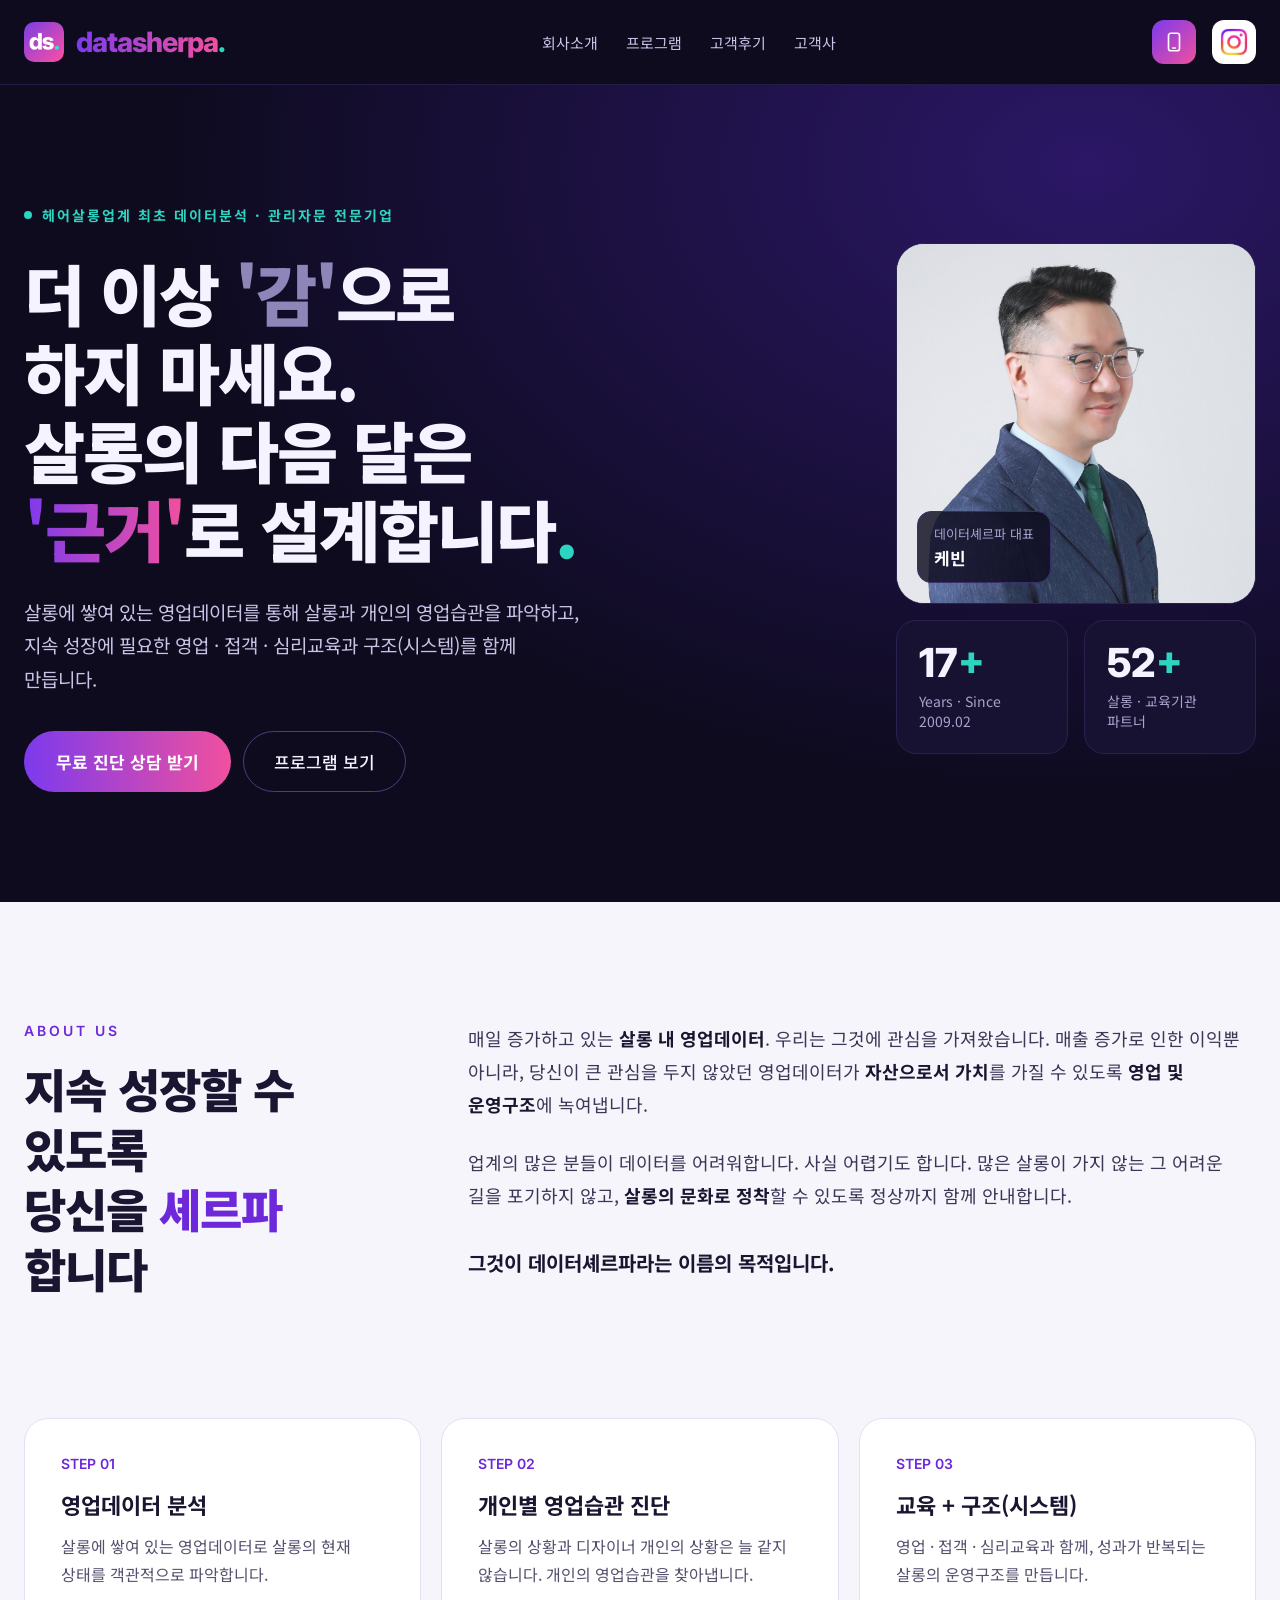
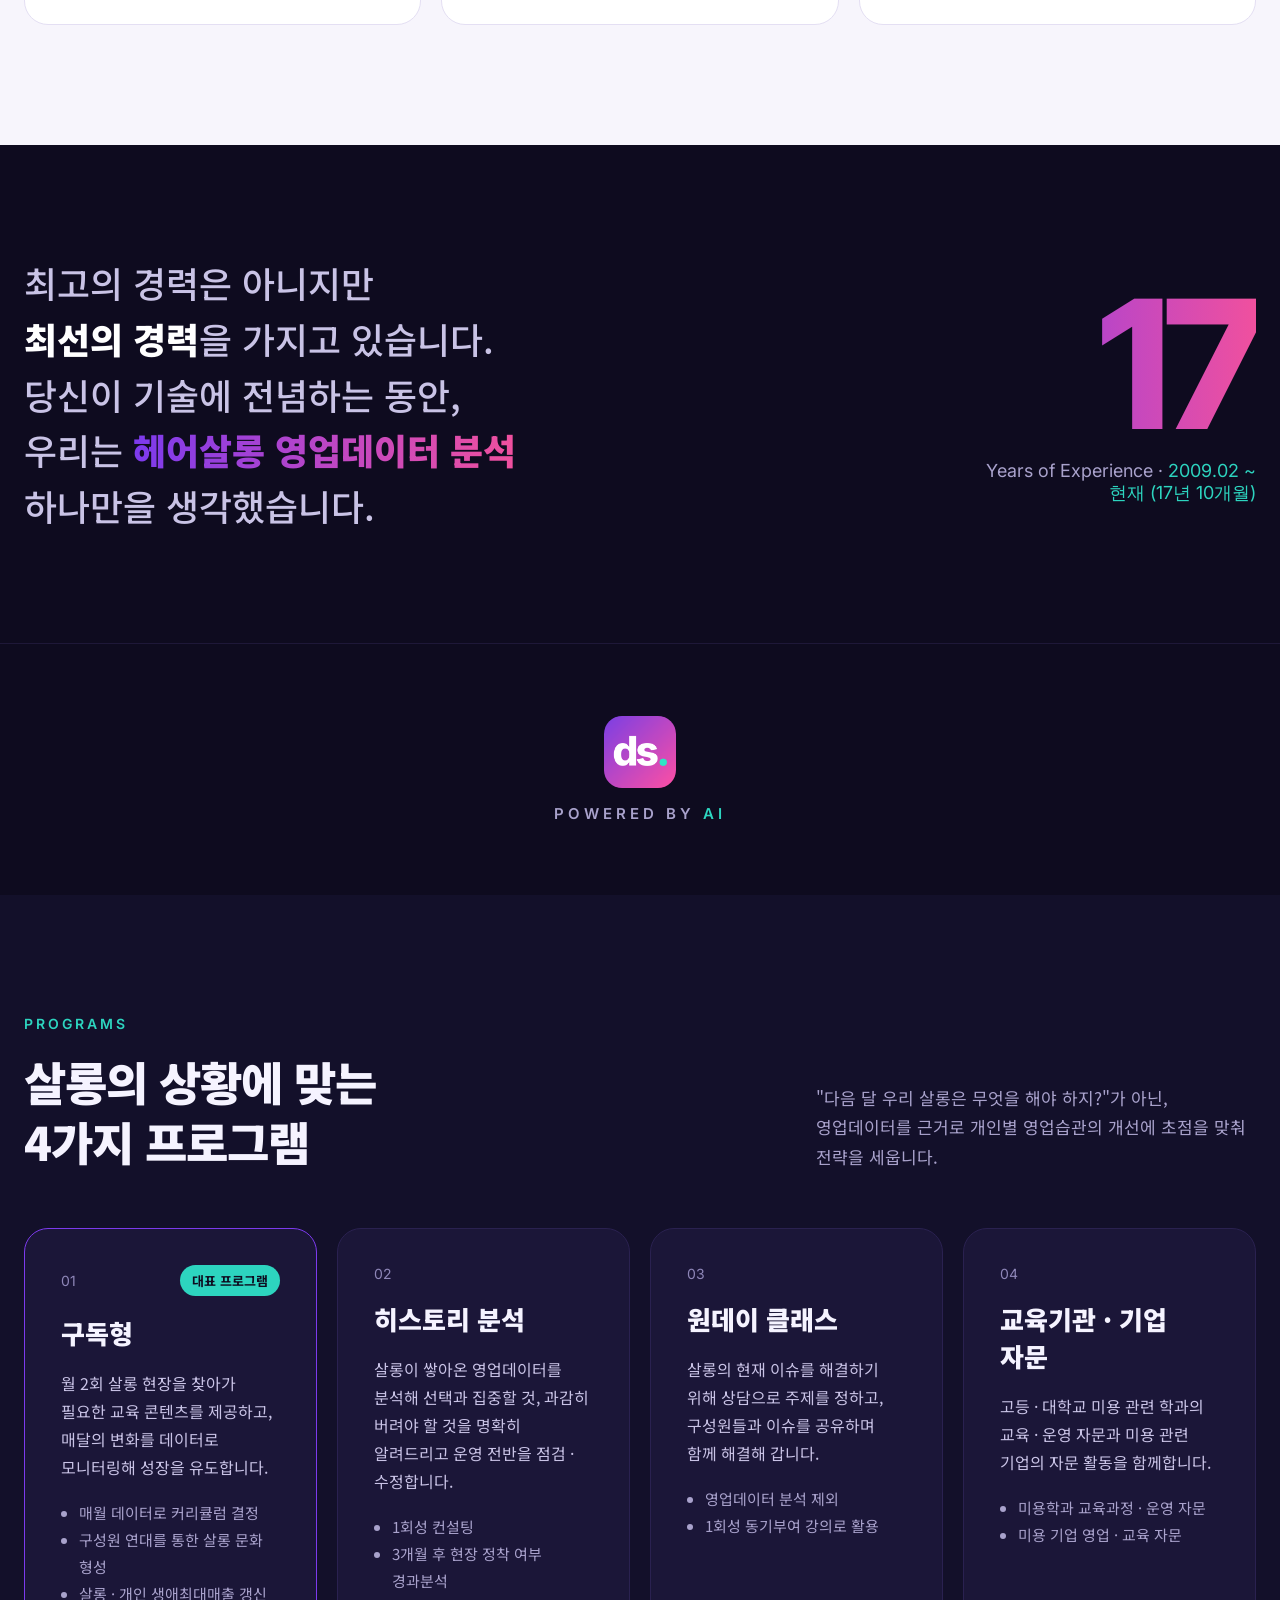
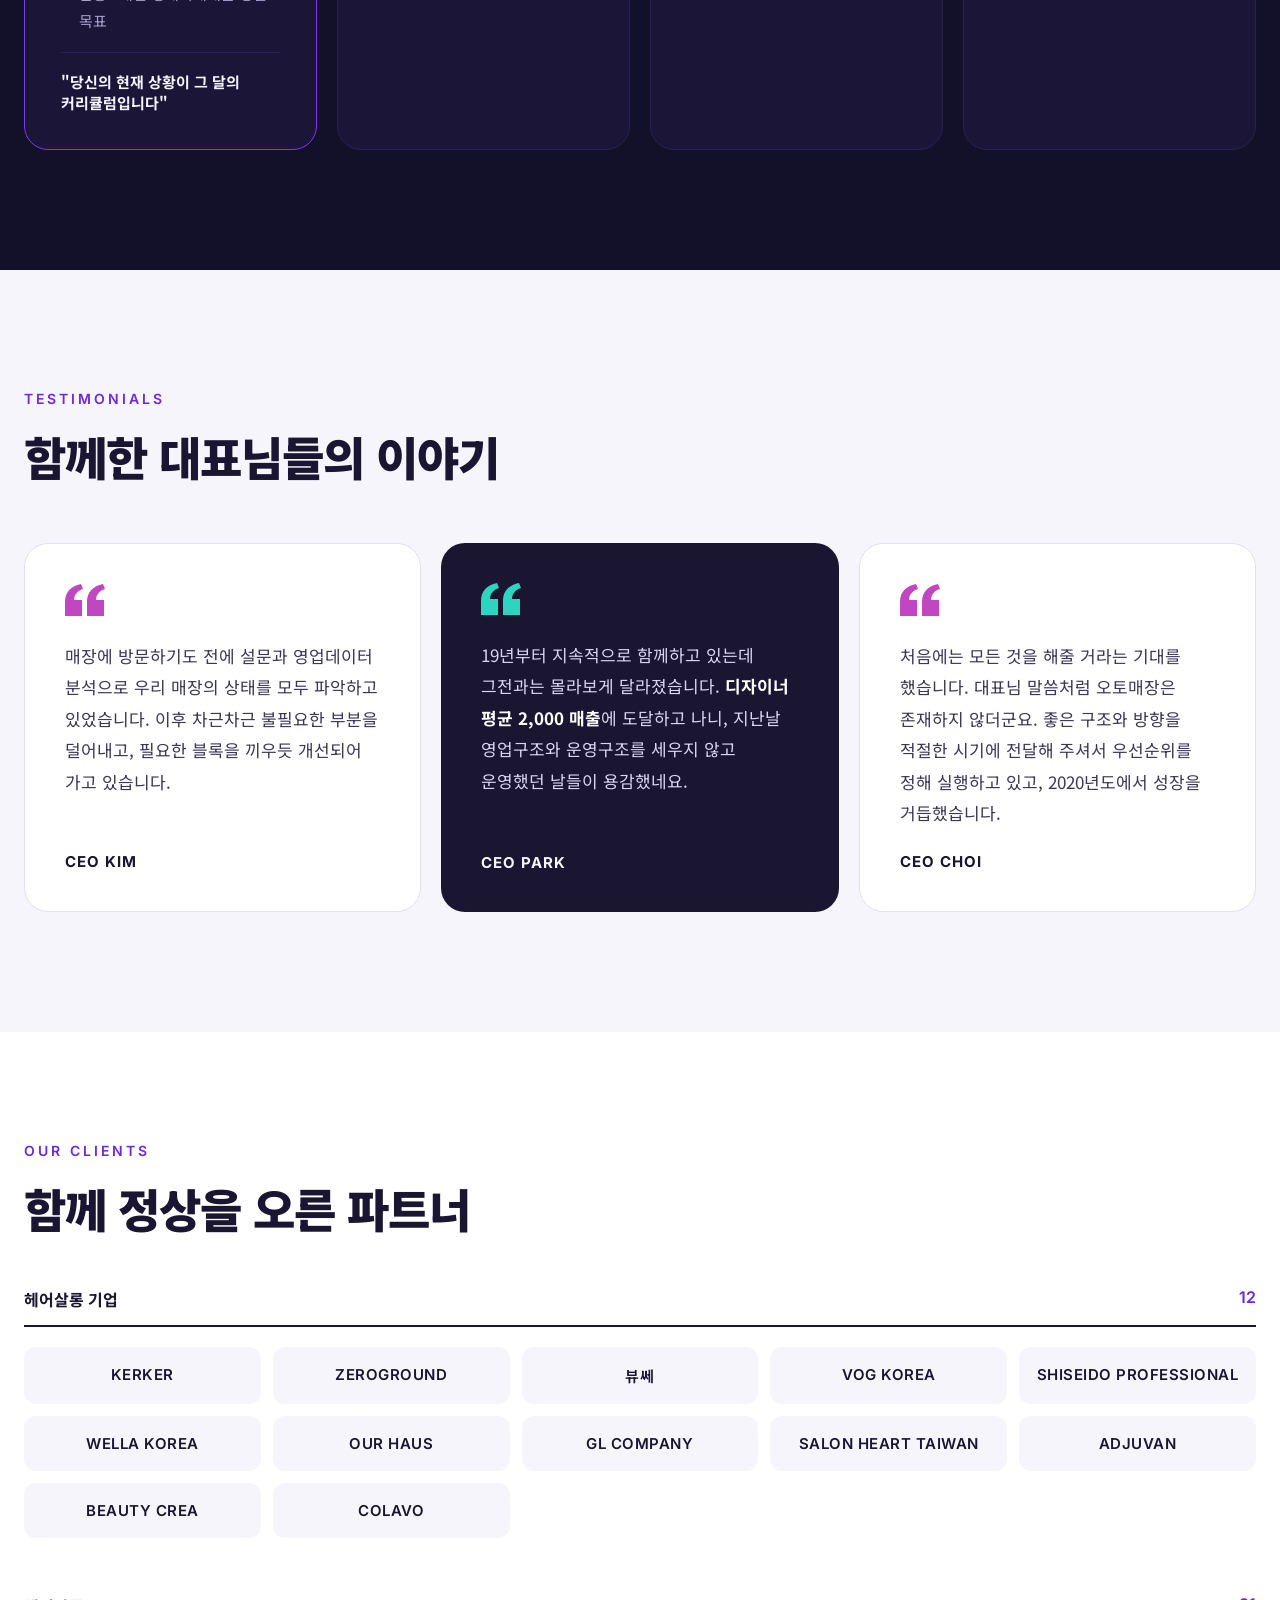
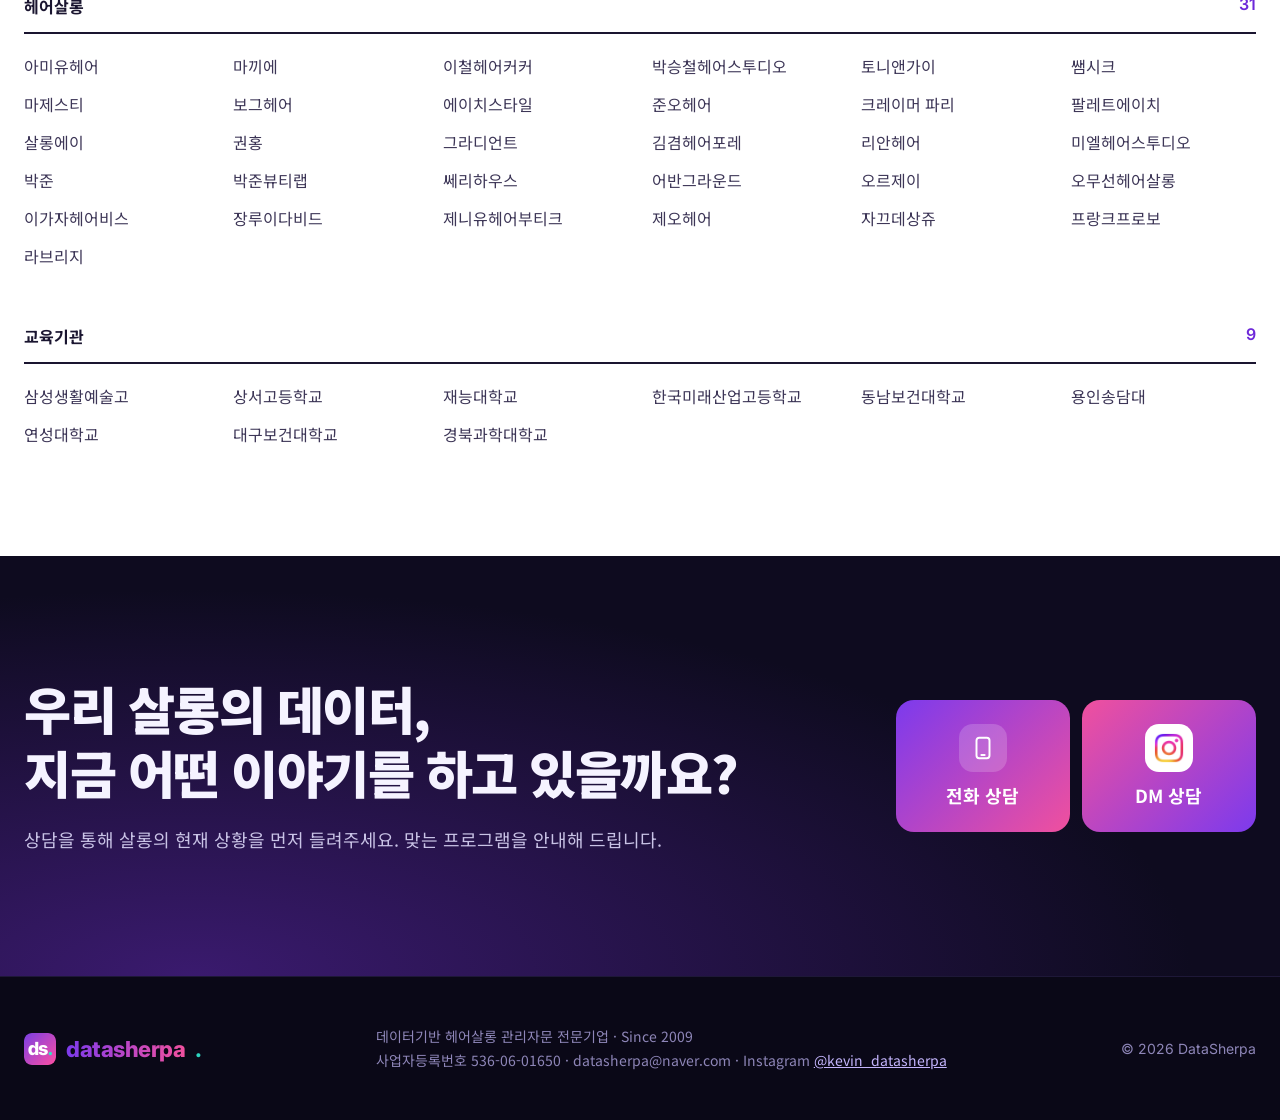
==== index.html @ 2efb4acc "Add files via upload" ====
<!doctype html>
<html lang="ko">
<head>
<meta charset="utf-8">
<meta name="viewport" content="width=device-width, initial-scale=1">
<title>데이터셰르파 DataSherpa | 데이터기반 헤어살롱 관리자문 전문기업</title>
<meta name="description" content="헤어살롱업계 최초 데이터분석·관리자문 전문기업 데이터셰르파. 영업데이터를 근거로 살롱과 디자이너 개인의 영업습관을 진단하고 지속 성장 구조를 만듭니다.">
<meta property="og:title" content="데이터셰르파 DataSherpa">
<meta property="og:description" content="감이 아닌 근거로, 살롱의 다음 달을 설계합니다.">
<meta property="og:image" content="images/ceo.jpg">
<link rel="icon" type="image/png" href="images/favicon.png">
<link rel="preconnect" href="https://fonts.googleapis.com">
<link href="https://fonts.googleapis.com/css2?family=Inter:wght@400;600;800&amp;family=Noto+Sans+KR:wght@400;500;700;900&amp;display=swap" rel="stylesheet">
<style>
body{margin:0;background:#0E0B1F}
a{color:#C4B5FD}a:hover{color:#FFFFFF}
.wm{background:linear-gradient(90deg,#7C3AED 0%,#C147C2 55%,#F0509E 100%);-webkit-background-clip:text;background-clip:text;color:transparent}
</style>
<style>html{scroll-behavior:smooth}img{max-width:100%}</style>
</head>
<body>
<div style="font-family: 'Noto Sans KR', 'Inter', sans-serif; color: #F5F3FF; background: #0E0B1F; width: 100%; word-break: keep-all">

<!-- NAV -->
<header style="border-bottom: 1px solid #241C45; background: #0E0B1F">
<div style="max-width: 1240px; margin: 0 auto; padding: 20px 24px; display: flex; flex-wrap: wrap; align-items: center; justify-content: space-between; gap: 16px">
<a href="#top" style="text-decoration: none; font-family: Inter, sans-serif; font-weight: 800; font-size: 28px; letter-spacing: -1px; line-height: 1; display: inline-flex; align-items: center; gap: 12px"><img src="images/logo-icon.png" alt="" width="40" height="40" style="width: 40px; height: 40px; border-radius: 10px; display: block"><span><span class="wm">datasherpa</span><span style="color: #2DD4BF">.</span></span></a>
<nav aria-label="주요 메뉴" style="display: flex; flex-wrap: wrap; gap: 28px; font-size: 15px">
<a href="#about" style="text-decoration: none; color: #C9C3E6">회사소개</a>
<a href="#programs" style="text-decoration: none; color: #C9C3E6">프로그램</a>
<a href="#reviews" style="text-decoration: none; color: #C9C3E6">고객후기</a>
<a href="#clients" style="text-decoration: none; color: #C9C3E6">고객사</a>
</nav>
<div style="display: flex; flex-wrap: wrap; align-items: center; gap: 16px">
<a href="tel:01071126118" aria-label="전화 상담" title="전화 상담" style="width: 44px; height: 44px; border-radius: 12px; background: linear-gradient(135deg,#7C3AED,#F0509E); display: inline-flex; align-items: center; justify-content: center"><svg aria-hidden="true" width="22" height="22" viewBox="0 0 24 24" fill="none" stroke="#FFFFFF" stroke-width="1.8" stroke-linecap="round" stroke-linejoin="round"><rect x="6" y="2.5" width="12" height="19" rx="2.5"></rect><path d="M10.5 18.5h3"></path></svg></a>
<a href="https://ig.me/m/kevin_datasherpa" aria-label="인스타그램 DM 상담" title="인스타그램 DM 상담" style="width: 44px; height: 44px; border-radius: 12px; background: #FFFFFF; display: inline-flex; align-items: center; justify-content: center"><img src="images/instagram.png" alt="" width="28" height="28" style="width: 28px; height: 28px; display: block"></a>
</div>
</div>
</header>

<!-- HERO -->
<section id="top" style="background: radial-gradient(ellipse at 85% 10%, #2B1766 0%, #0E0B1F 60%)">
<div style="max-width: 1240px; margin: 0 auto; padding: 120px 24px 110px; display: flex; flex-wrap: wrap; gap: 64px; align-items: center">
<div style="flex: 999 1 560px; min-width: 0; display: flex; flex-direction: column; gap: 28px">
<p style="margin: 0; display: inline-flex; align-items: center; gap: 10px; font-size: 14px; letter-spacing: 2px; color: #2DD4BF; font-weight: 700">
<span style="width: 8px; height: 8px; border-radius: 50%; background: #2DD4BF; display: inline-block"></span>헤어살롱업계 최초 데이터분석 · 관리자문 전문기업</p>
<h1 style="margin: 0; font-size: clamp(40px, 5.2vw, 72px); line-height: 1.18; font-weight: 900; letter-spacing: -2px">더 이상 <span style="color: #8E86B8">'감'</span>으로<br>하지 마세요.<br>살롱의 다음 달은<br><span class="wm">'근거'</span>로 설계합니다<span style="color: #2DD4BF">.</span></h1>
<p style="margin: 0; font-size: 19px; line-height: 1.75; color: #C9C3E6; max-width: 560px">살롱에 쌓여 있는 영업데이터를 통해 살롱과 개인의 영업습관을 파악하고, 지속 성장에 필요한 영업 · 접객 · 심리교육과 구조(시스템)를 함께 만듭니다.</p>
<div style="display: flex; flex-wrap: wrap; gap: 12px; padding-top: 8px">
<a href="#contact" style="text-decoration: none; background: linear-gradient(90deg,#7C3AED,#F0509E); color: #FFFFFF; font-weight: 700; font-size: 17px; padding: 18px 32px; border-radius: 999px; min-height: 44px; box-sizing: border-box">무료 진단 상담 받기</a>
<a href="#programs" style="text-decoration: none; border: 1px solid #4A3F7A; color: #F5F3FF; font-weight: 500; font-size: 17px; padding: 17px 30px; border-radius: 999px; min-height: 44px; box-sizing: border-box">프로그램 보기</a>
</div>
</div>
<div style="flex: 1 1 360px; min-width: 0; display: flex; flex-direction: column; gap: 16px">
<div style="position: relative; aspect-ratio: 1 / 1; border-radius: 28px; overflow: hidden; background: #E6E8EC; border: 1px solid #2A2150">
<img src="images/ceo.jpg" alt="데이터셰르파 대표 프로필 사진" style="width: 100%; height: 100%; object-fit: cover; object-position: center top; display: block">
<div style="position: absolute; left: 20px; bottom: 20px; background: rgba(14, 11, 31, 0.82); border: 1px solid #3A2F6A; border-radius: 14px; padding: 12px 16px">
<div style="font-size: 13px; color: #A9A2CC">데이터셰르파 대표</div>
<div style="font-size: 17px; font-weight: 700; color: #FFFFFF; margin-top: 2px">케빈</div>
</div>
</div>
<div style="display: grid; grid-template-columns: repeat(2, minmax(0, 1fr)); gap: 16px">
<div style="background: #171231; border: 1px solid #2A2150; border-radius: 20px; padding: 22px">
<div style="font-family: Inter, sans-serif; font-size: 40px; font-weight: 800; line-height: 1"><span class="js-years">17</span><span style="color: #2DD4BF">+</span></div>
<div style="font-size: 14px; color: #A9A2CC; margin-top: 8px">Years · Since 2009.02</div>
</div>
<div style="background: #171231; border: 1px solid #2A2150; border-radius: 20px; padding: 22px">
<div style="font-family: Inter, sans-serif; font-size: 40px; font-weight: 800; line-height: 1">52<span style="color: #2DD4BF">+</span></div>
<div style="font-size: 14px; color: #A9A2CC; margin-top: 8px">살롱 · 교육기관 파트너</div>
</div>
</div>
</div>
</div>
</section>

<!-- ABOUT -->
<section id="about" style="background: #F7F5FC; color: #1A1530">
<div style="max-width: 1240px; margin: 0 auto; padding: 120px 24px; display: flex; flex-wrap: wrap; gap: 64px">
<div style="flex: 1 1 380px; min-width: 0">
<p style="margin: 0 0 20px; font-family: Inter, sans-serif; font-size: 14px; letter-spacing: 3px; font-weight: 600; color: #6D28D9">ABOUT US</p>
<h2 style="margin: 0; font-size: clamp(32px, 3.6vw, 48px); line-height: 1.3; font-weight: 900; letter-spacing: -1px">지속 성장할 수 있도록<br>당신을 <span style="color: #6D28D9">셰르파</span> 합니다</h2>
</div>
<div style="flex: 999 1 560px; min-width: 0; display: flex; flex-direction: column; gap: 24px; font-size: 18px; line-height: 1.85; color: #3D3657">
<p style="margin: 0">매일 증가하고 있는 <strong style="color: #1A1530">살롱 내 영업데이터</strong>. 우리는 그것에 관심을 가져왔습니다. 매출 증가로 인한 이익뿐 아니라, 당신이 큰 관심을 두지 않았던 영업데이터가 <strong style="color: #1A1530">자산으로서 가치</strong>를 가질 수 있도록 <strong style="color: #1A1530">영업 및 운영구조</strong>에 녹여냅니다.</p>
<p style="margin: 0">업계의 많은 분들이 데이터를 어려워합니다. 사실 어렵기도 합니다. 많은 살롱이 가지 않는 그 어려운 길을 포기하지 않고, <strong style="color: #1A1530">살롱의 문화로 정착</strong>할 수 있도록 정상까지 함께 안내합니다.</p>
<p style="margin: 0; padding-top: 8px; font-size: 20px; font-weight: 700; color: #1A1530">그것이 데이터셰르파라는 이름의 목적입니다.</p>
</div>
</div>

<!-- APPROACH -->
<div style="max-width: 1240px; margin: 0 auto; padding: 0 24px 120px">
<div style="display: grid; grid-template-columns: repeat(auto-fit, minmax(260px, 1fr)); gap: 20px">
<div style="background: #FFFFFF; border: 1px solid #E4DFF3; border-radius: 24px; padding: 36px">
<div style="font-family: Inter, sans-serif; font-size: 14px; font-weight: 600; color: #6D28D9">STEP 01</div>
<h3 style="margin: 16px 0 12px; font-size: 22px; font-weight: 700">영업데이터 분석</h3>
<p style="margin: 0; font-size: 16px; line-height: 1.75; color: #57506F">살롱에 쌓여 있는 영업데이터로 살롱의 현재 상태를 객관적으로 파악합니다.</p>
</div>
<div style="background: #FFFFFF; border: 1px solid #E4DFF3; border-radius: 24px; padding: 36px">
<div style="font-family: Inter, sans-serif; font-size: 14px; font-weight: 600; color: #6D28D9">STEP 02</div>
<h3 style="margin: 16px 0 12px; font-size: 22px; font-weight: 700">개인별 영업습관 진단</h3>
<p style="margin: 0; font-size: 16px; line-height: 1.75; color: #57506F">살롱의 상황과 디자이너 개인의 상황은 늘 같지 않습니다. 개인의 영업습관을 찾아냅니다.</p>
</div>
<div style="background: #FFFFFF; border: 1px solid #E4DFF3; border-radius: 24px; padding: 36px">
<div style="font-family: Inter, sans-serif; font-size: 14px; font-weight: 600; color: #6D28D9">STEP 03</div>
<h3 style="margin: 16px 0 12px; font-size: 22px; font-weight: 700">교육 + 구조(시스템)</h3>
<p style="margin: 0; font-size: 16px; line-height: 1.75; color: #57506F">영업 · 접객 · 심리교육과 함께, 성과가 반복되는 살롱의 운영구조를 만듭니다.</p>
</div>
</div>
</div>
</section>

<!-- CAREER BAND -->
<section style="background: #0E0B1F">
<div style="max-width: 1240px; margin: 0 auto; padding: 110px 24px; display: flex; flex-wrap: wrap; gap: 48px; align-items: center; justify-content: space-between">
<div style="flex: 999 1 560px; min-width: 0">
<p style="margin: 0; font-size: clamp(26px, 2.8vw, 38px); line-height: 1.55; font-weight: 500; color: #C9C3E6">최고의 경력은 아니지만<br><strong style="color: #FFFFFF; font-weight: 900">최선의 경력</strong>을 가지고 있습니다.<br>당신이 기술에 전념하는 동안,<br>우리는 <span class="wm" style="font-weight: 900">헤어살롱 영업데이터 분석</span><br>하나만을 생각했습니다.</p>
</div>
<div style="flex: 1 1 300px; min-width: 0; text-align: right">
<div style="font-family: Inter, sans-serif; font-weight: 800; font-size: clamp(120px, 14vw, 200px); line-height: 0.9; letter-spacing: -8px" class="wm"><span class="js-years">17</span></div>
<div style="font-family: Inter, sans-serif; font-size: 18px; color: #A9A2CC; margin-top: 16px">Years of Experience · <span style="color: #2DD4BF"><span class="js-career">2009.02 ~ 현재</span></span></div>
</div>
</div>
</section>

<!-- POWERED BY AI -->
<section aria-label="powered by AI" style="background: #0E0B1F; border-top: 1px solid #1E1838">
<div style="max-width: 1240px; margin: 0 auto; padding: 72px 24px; display: flex; flex-direction: column; align-items: center; gap: 16px">
<img src="images/logo-icon.png" alt="데이터셰르파 아이콘 로고" width="72" height="72" style="width: 72px; height: 72px; border-radius: 18px; display: block">
<p style="margin: 0; font-family: Inter, sans-serif; font-size: 15px; font-weight: 600; letter-spacing: 4px; text-transform: uppercase; color: #A9A2CC">powered by <span style="color: #2DD4BF">AI</span></p>
</div>
</section>

<!-- PROGRAMS -->
<section id="programs" style="background: #13102A">
<div style="max-width: 1240px; margin: 0 auto; padding: 120px 24px">
<div style="display: flex; flex-wrap: wrap; justify-content: space-between; align-items: flex-end; gap: 24px; margin-bottom: 56px">
<div>
<p style="margin: 0 0 20px; font-family: Inter, sans-serif; font-size: 14px; letter-spacing: 3px; font-weight: 600; color: #2DD4BF">PROGRAMS</p>
<h2 style="margin: 0; font-size: clamp(32px, 3.6vw, 48px); line-height: 1.3; font-weight: 900; letter-spacing: -1px">살롱의 상황에 맞는<br>4가지 프로그램</h2>
</div>
<p style="margin: 0; max-width: 440px; font-size: 17px; line-height: 1.75; color: #A9A2CC">"다음 달 우리 살롱은 무엇을 해야 하지?"가 아닌, 영업데이터를 근거로 개인별 영업습관의 개선에 초점을 맞춰 전략을 세웁니다.</p>
</div>
<div style="display: grid; grid-template-columns: repeat(auto-fit, minmax(270px, 1fr)); gap: 20px">

<article style="background: #1B1638; border: 1px solid #7C3AED; border-radius: 24px; padding: 36px; display: flex; flex-direction: column; gap: 18px">
<div style="display: flex; justify-content: space-between; align-items: center"><span style="font-family: Inter, sans-serif; font-size: 14px; color: #8E86B8">01</span><span style="font-size: 13px; font-weight: 700; background: #2DD4BF; color: #0E0B1F; padding: 6px 12px; border-radius: 999px">대표 프로그램</span></div>
<h3 style="margin: 0; font-size: 26px; font-weight: 900">구독형</h3>
<p style="margin: 0; font-size: 16px; line-height: 1.75; color: #C9C3E6">월 2회 살롱 현장을 찾아가 필요한 교육 콘텐츠를 제공하고, 매달의 변화를 데이터로 모니터링해 성장을 유도합니다.</p>
<ul style="margin: 0; padding: 0 0 0 18px; font-size: 15px; line-height: 1.8; color: #A9A2CC">
<li>매월 데이터로 커리큘럼 결정</li>
<li>구성원 연대를 통한 살롱 문화 형성</li>
<li>살롱 · 개인 생애최대매출 갱신 목표</li>
</ul>
<p style="margin: auto 0 0; padding-top: 18px; border-top: 1px solid #2A2150; font-size: 15px; font-weight: 700; color: #F5F3FF">"당신의 현재 상황이 그 달의 커리큘럼입니다"</p>
</article>

<article style="background: #1B1638; border: 1px solid #2A2150; border-radius: 24px; padding: 36px; display: flex; flex-direction: column; gap: 18px">
<span style="font-family: Inter, sans-serif; font-size: 14px; color: #8E86B8">02</span>
<h3 style="margin: 0; font-size: 26px; font-weight: 900">히스토리 분석</h3>
<p style="margin: 0; font-size: 16px; line-height: 1.75; color: #C9C3E6">살롱이 쌓아온 영업데이터를 분석해 선택과 집중할 것, 과감히 버려야 할 것을 명확히 알려드리고 운영 전반을 점검 · 수정합니다.</p>
<ul style="margin: 0; padding: 0 0 0 18px; font-size: 15px; line-height: 1.8; color: #A9A2CC">
<li>1회성 컨설팅</li>
<li>3개월 후 현장 정착 여부 경과분석</li>
</ul>
</article>

<article style="background: #1B1638; border: 1px solid #2A2150; border-radius: 24px; padding: 36px; display: flex; flex-direction: column; gap: 18px">
<span style="font-family: Inter, sans-serif; font-size: 14px; color: #8E86B8">03</span>
<h3 style="margin: 0; font-size: 26px; font-weight: 900">원데이 클래스</h3>
<p style="margin: 0; font-size: 16px; line-height: 1.75; color: #C9C3E6">살롱의 현재 이슈를 해결하기 위해 상담으로 주제를 정하고, 구성원들과 이슈를 공유하며 함께 해결해 갑니다.</p>
<ul style="margin: 0; padding: 0 0 0 18px; font-size: 15px; line-height: 1.8; color: #A9A2CC">
<li>영업데이터 분석 제외</li>
<li>1회성 동기부여 강의로 활용</li>
</ul>
</article>

<article style="background: #1B1638; border: 1px solid #2A2150; border-radius: 24px; padding: 36px; display: flex; flex-direction: column; gap: 18px">
<span style="font-family: Inter, sans-serif; font-size: 14px; color: #8E86B8">04</span>
<h3 style="margin: 0; font-size: 26px; font-weight: 900">교육기관 · 기업 자문</h3>
<p style="margin: 0; font-size: 16px; line-height: 1.75; color: #C9C3E6">고등 · 대학교 미용 관련 학과의 교육 · 운영 자문과 미용 관련 기업의 자문 활동을 함께합니다.</p>
<ul style="margin: 0; padding: 0 0 0 18px; font-size: 15px; line-height: 1.8; color: #A9A2CC">
<li>미용학과 교육과정 · 운영 자문</li>
<li>미용 기업 영업 · 교육 자문</li>
</ul>
</article>

</div>
</div>
</section>

<!-- TESTIMONIALS -->
<section id="reviews" style="background: #F7F5FC; color: #1A1530">
<div style="max-width: 1240px; margin: 0 auto; padding: 120px 24px">
<p style="margin: 0 0 20px; font-family: Inter, sans-serif; font-size: 14px; letter-spacing: 3px; font-weight: 600; color: #6D28D9">TESTIMONIALS</p>
<h2 style="margin: 0 0 56px; font-size: clamp(32px, 3.6vw, 48px); line-height: 1.3; font-weight: 900; letter-spacing: -1px">함께한 대표님들의 이야기</h2>
<div style="display: grid; grid-template-columns: repeat(auto-fit, minmax(300px, 1fr)); gap: 20px">

<figure style="margin: 0; background: #FFFFFF; border: 1px solid #E4DFF3; border-radius: 24px; padding: 40px; display: flex; flex-direction: column; gap: 24px">
<svg aria-hidden="true" width="40" height="32" viewBox="0 0 40 32"><path d="M0 32V18C0 8 6 2 16 0l2 5c-6 2-9 6-9 11h8v16H0zm22 0V18c0-10 6-16 16-18l2 5c-6 2-9 6-9 11h8v16H22z" fill="#C147C2"></path></svg>
<blockquote style="margin: 0; font-size: 17px; line-height: 1.85; color: #3D3657">매장에 방문하기도 전에 설문과 영업데이터 분석으로 우리 매장의 상태를 모두 파악하고 있었습니다. 이후 차근차근 불필요한 부분을 덜어내고, 필요한 블록을 끼우듯 개선되어 가고 있습니다.</blockquote>
<figcaption style="margin-top: auto; font-family: Inter, sans-serif; font-weight: 700; font-size: 15px; letter-spacing: 1px">CEO KIM</figcaption>
</figure>

<figure style="margin: 0; background: #1A1530; color: #F5F3FF; border-radius: 24px; padding: 40px; display: flex; flex-direction: column; gap: 24px">
<svg aria-hidden="true" width="40" height="32" viewBox="0 0 40 32"><path d="M0 32V18C0 8 6 2 16 0l2 5c-6 2-9 6-9 11h8v16H0zm22 0V18c0-10 6-16 16-18l2 5c-6 2-9 6-9 11h8v16H22z" fill="#2DD4BF"></path></svg>
<blockquote style="margin: 0; font-size: 17px; line-height: 1.85; color: #D9D4F0">19년부터 지속적으로 함께하고 있는데 그전과는 몰라보게 달라졌습니다. <strong style="color: #FFFFFF">디자이너 평균 2,000 매출</strong>에 도달하고 나니, 지난날 영업구조와 운영구조를 세우지 않고 운영했던 날들이 용감했네요.</blockquote>
<figcaption style="margin-top: auto; font-family: Inter, sans-serif; font-weight: 700; font-size: 15px; letter-spacing: 1px">CEO PARK</figcaption>
</figure>

<figure style="margin: 0; background: #FFFFFF; border: 1px solid #E4DFF3; border-radius: 24px; padding: 40px; display: flex; flex-direction: column; gap: 24px">
<svg aria-hidden="true" width="40" height="32" viewBox="0 0 40 32"><path d="M0 32V18C0 8 6 2 16 0l2 5c-6 2-9 6-9 11h8v16H0zm22 0V18c0-10 6-16 16-18l2 5c-6 2-9 6-9 11h8v16H22z" fill="#C147C2"></path></svg>
<blockquote style="margin: 0; font-size: 17px; line-height: 1.85; color: #3D3657">처음에는 모든 것을 해줄 거라는 기대를 했습니다. 대표님 말씀처럼 오토매장은 존재하지 않더군요. 좋은 구조와 방향을 적절한 시기에 전달해 주셔서 우선순위를 정해 실행하고 있고, 2020년도에서 성장을 거듭했습니다.</blockquote>
<figcaption style="margin-top: auto; font-family: Inter, sans-serif; font-weight: 700; font-size: 15px; letter-spacing: 1px">CEO CHOI</figcaption>
</figure>

</div>
</div>
</section>

<!-- CLIENTS -->
<section id="clients" style="background: #FFFFFF; color: #1A1530">
<div style="max-width: 1240px; margin: 0 auto; padding: 110px 24px">
<div style="display: flex; flex-wrap: wrap; justify-content: space-between; align-items: flex-end; gap: 24px; margin-bottom: 48px">
<div>
<p style="margin: 0 0 20px; font-family: Inter, sans-serif; font-size: 14px; letter-spacing: 3px; font-weight: 600; color: #6D28D9">OUR CLIENTS</p>
<h2 style="margin: 0; font-size: clamp(32px, 3.6vw, 48px); line-height: 1.3; font-weight: 900; letter-spacing: -1px">함께 정상을 오른 파트너</h2>
</div>
</div>
<div style="display: flex; flex-direction: column; gap: 56px">
<div>
<h3 style="margin: 0 0 20px; padding-bottom: 14px; border-bottom: 2px solid #1A1530; font-size: 16px; font-weight: 700; display: flex; justify-content: space-between">헤어살롱 기업<span style="font-family: Inter, sans-serif; font-weight: 600; color: #6D28D9">12</span></h3>
<ul style="margin: 0; padding: 0; list-style: none; display: grid; grid-template-columns: repeat(auto-fill, minmax(200px, 1fr)); gap: 12px; font-family: Inter, 'Noto Sans KR', sans-serif; font-size: 15px; font-weight: 600; letter-spacing: 0.5px; color: #1A1530">
<li style="background: #F7F5FC; border-radius: 12px; padding: 18px 16px; text-align: center">KERKER</li>
<li style="background: #F7F5FC; border-radius: 12px; padding: 18px 16px; text-align: center">ZEROGROUND</li>
<li style="background: #F7F5FC; border-radius: 12px; padding: 18px 16px; text-align: center">뷰쎄</li>
<li style="background: #F7F5FC; border-radius: 12px; padding: 18px 16px; text-align: center">VOG KOREA</li>
<li style="background: #F7F5FC; border-radius: 12px; padding: 18px 16px; text-align: center">SHISEIDO PROFESSIONAL</li>
<li style="background: #F7F5FC; border-radius: 12px; padding: 18px 16px; text-align: center">WELLA KOREA</li>
<li style="background: #F7F5FC; border-radius: 12px; padding: 18px 16px; text-align: center">OUR HAUS</li>
<li style="background: #F7F5FC; border-radius: 12px; padding: 18px 16px; text-align: center">GL COMPANY</li>
<li style="background: #F7F5FC; border-radius: 12px; padding: 18px 16px; text-align: center">SALON HEART TAIWAN</li>
<li style="background: #F7F5FC; border-radius: 12px; padding: 18px 16px; text-align: center">ADJUVAN</li>
<li style="background: #F7F5FC; border-radius: 12px; padding: 18px 16px; text-align: center">BEAUTY CREA</li>
<li style="background: #F7F5FC; border-radius: 12px; padding: 18px 16px; text-align: center">COLAVO</li>
</ul>
</div>
<div>
<h3 style="margin: 0 0 20px; padding-bottom: 14px; border-bottom: 2px solid #1A1530; font-size: 16px; font-weight: 700; display: flex; justify-content: space-between">헤어살롱<span style="font-family: Inter, sans-serif; font-weight: 600; color: #6D28D9">31</span></h3>
<ul style="margin: 0; padding: 0; list-style: none; display: grid; grid-template-columns: repeat(auto-fill, minmax(170px, 1fr)); gap: 14px 24px; font-size: 16px; color: #3D3657">
<li>아미유헤어</li><li>마끼에</li><li>이철헤어커커</li><li>박승철헤어스투디오</li><li>토니앤가이</li><li>쌤시크</li><li>마제스티</li><li>보그헤어</li><li>에이치스타일</li><li>준오헤어</li><li>크레이머 파리</li><li>팔레트에이치</li><li>살롱에이</li><li>권홍</li><li>그라디언트</li><li>김겸헤어포레</li><li>리안헤어</li><li>미엘헤어스투디오</li><li>박준</li><li>박준뷰티랩</li><li>쎄리하우스</li><li>어반그라운드</li><li>오르제이</li><li>오무선헤어살롱</li><li>이가자헤어비스</li><li>장루이다비드</li><li>제니유헤어부티크</li><li>제오헤어</li><li>자끄데상쥬</li><li>프랑크프로보</li><li>라브리지</li>
</ul>
</div>
<div>
<h3 style="margin: 0 0 20px; padding-bottom: 14px; border-bottom: 2px solid #1A1530; font-size: 16px; font-weight: 700; display: flex; justify-content: space-between">교육기관<span style="font-family: Inter, sans-serif; font-weight: 600; color: #6D28D9">9</span></h3>
<ul style="margin: 0; padding: 0; list-style: none; display: grid; grid-template-columns: repeat(auto-fill, minmax(170px, 1fr)); gap: 14px 24px; font-size: 16px; color: #3D3657">
<li>삼성생활예술고</li><li>상서고등학교</li><li>재능대학교</li><li>한국미래산업고등학교</li><li>동남보건대학교</li><li>용인송담대</li><li>연성대학교</li><li>대구보건대학교</li><li>경북과학대학교</li>
</ul>
</div>
</div>
</div>
</section>

<!-- CONTACT CTA -->
<section id="contact" style="background: radial-gradient(ellipse at 15% 100%, #3A1A6E 0%, #0E0B1F 65%)">
<div style="max-width: 1240px; margin: 0 auto; padding: 120px 24px; display: flex; flex-wrap: wrap; gap: 48px; align-items: center; justify-content: space-between">
<div style="flex: 999 1 560px; min-width: 0">
<h2 style="margin: 0 0 20px; font-size: clamp(34px, 4vw, 56px); line-height: 1.25; font-weight: 900; letter-spacing: -1.5px">우리 살롱의 데이터,<br>지금 어떤 이야기를 하고 있을까요?</h2>
<p style="margin: 0; font-size: 18px; line-height: 1.75; color: #C9C3E6">상담을 통해 살롱의 현재 상황을 먼저 들려주세요. 맞는 프로그램을 안내해 드립니다.</p>
</div>
<div style="flex: 1 1 360px; min-width: 0; display: grid; grid-template-columns: repeat(2, minmax(0, 1fr)); gap: 12px">
<a href="tel:01071126118" aria-label="전화 상담" style="text-decoration: none; background: linear-gradient(135deg,#7C3AED,#F0509E); color: #FFFFFF; padding: 24px 20px; border-radius: 18px; display: flex; flex-direction: column; align-items: center; gap: 10px; min-height: 44px">
<span style="width: 48px; height: 48px; display: flex; align-items: center; justify-content: center; border-radius: 14px; background: rgba(255, 255, 255, 0.18)"><svg aria-hidden="true" width="26" height="26" viewBox="0 0 24 24" fill="none" stroke="#FFFFFF" stroke-width="1.8" stroke-linecap="round" stroke-linejoin="round"><rect x="6" y="2.5" width="12" height="19" rx="2.5"></rect><path d="M10.5 18.5h3"></path></svg></span>
<span style="font-size: 18px; font-weight: 700">전화 상담</span>
</a>
<a href="https://ig.me/m/kevin_datasherpa" aria-label="인스타그램 DM 상담" style="text-decoration: none; background: linear-gradient(135deg,#F0509E,#7C3AED); color: #FFFFFF; padding: 24px 20px; border-radius: 18px; display: flex; flex-direction: column; align-items: center; gap: 10px; min-height: 44px">
<span style="width: 48px; height: 48px; display: flex; align-items: center; justify-content: center; border-radius: 14px; background: #FFFFFF"><img src="images/instagram.png" alt="" width="30" height="30" style="width: 30px; height: 30px; display: block"></span>
<span style="font-size: 18px; font-weight: 700">DM 상담</span>
</a>
</div>
</div>
</section>

<!-- FOOTER -->
<footer style="background: #0A0817; border-top: 1px solid #1E1838">
<div style="max-width: 1240px; margin: 0 auto; padding: 48px 24px; display: flex; flex-wrap: wrap; gap: 24px; justify-content: space-between; align-items: center; font-size: 14px; color: #8E86B8">
<div style="font-family: Inter, sans-serif; font-weight: 800; font-size: 22px; letter-spacing: -0.5px; display: flex; align-items: center; gap: 10px"><img src="images/logo-icon.png" alt="" width="32" height="32" style="width: 32px; height: 32px; border-radius: 8px; display: block"><span class="wm">datasherpa</span><span style="color: #2DD4BF">.</span></div>
<p style="margin: 0; line-height: 1.7">데이터기반 헤어살롱 관리자문 전문기업 · Since 2009<br>사업자등록번호 536-06-01650 · datasherpa@naver.com · Instagram <a href="https://www.instagram.com/kevin_datasherpa" style="color: #C4B5FD">@kevin_datasherpa</a></p>
<p style="margin: 0; font-family: Inter, sans-serif">© 2026 DataSherpa</p>
</div>
</footer>

</div>
<script>
(function(){
  var n=new Date(), m=(n.getFullYear()-2009)*12+(n.getMonth()-1), y=Math.floor(m/12), r=m%12;
  document.querySelectorAll('.js-years').forEach(function(e){e.textContent=y;});
  document.querySelectorAll('.js-career').forEach(function(e){e.textContent='2009.02 ~ 현재 ('+y+'년 '+r+'개월)';});
})();
</script>
<script>
/* 상담 버튼: 카카오톡·네이버 등 앱 안 브라우저에서도 전화/인스타그램 앱이 열리도록 처리 */
(function(){
  var ua=navigator.userAgent||'';
  var isAndroid=/Android/i.test(ua);
  var IG_USER='kevin_datasherpa';
  var IG_DM='https://ig.me/m/'+IG_USER;
  var IG_WEB='https://www.instagram.com/'+IG_USER+'/';
  var TEL='01071126118';
  document.querySelectorAll('a[href^="https://ig.me/m/"]').forEach(function(a){
    a.addEventListener('click',function(e){
      if(isAndroid){
        e.preventDefault();
        // 안드로이드: 인스타그램 앱으로 DM 링크를 강제로 열고, 앱이 없으면 웹 프로필로 이동
        window.location.href='intent://ig.me/m/'+IG_USER+'#Intent;scheme=https;package=com.instagram.android;S.browser_fallback_url='+encodeURIComponent(IG_WEB)+';end';
      }
    });
  });
  document.querySelectorAll('a[href^="tel:"]').forEach(function(a){
    a.removeAttribute('target');
    a.addEventListener('click',function(e){
      if(isAndroid){
        e.preventDefault();
        // 안드로이드: 전화 앱(다이얼)을 직접 호출
        window.location.href='intent:'+TEL+'#Intent;scheme=tel;action=android.intent.action.DIAL;end';
        setTimeout(function(){ if(!document.hidden){ window.location.href='tel:'+TEL; } },800);
      }
    });
  });
})();
</script>
</body>
</html>
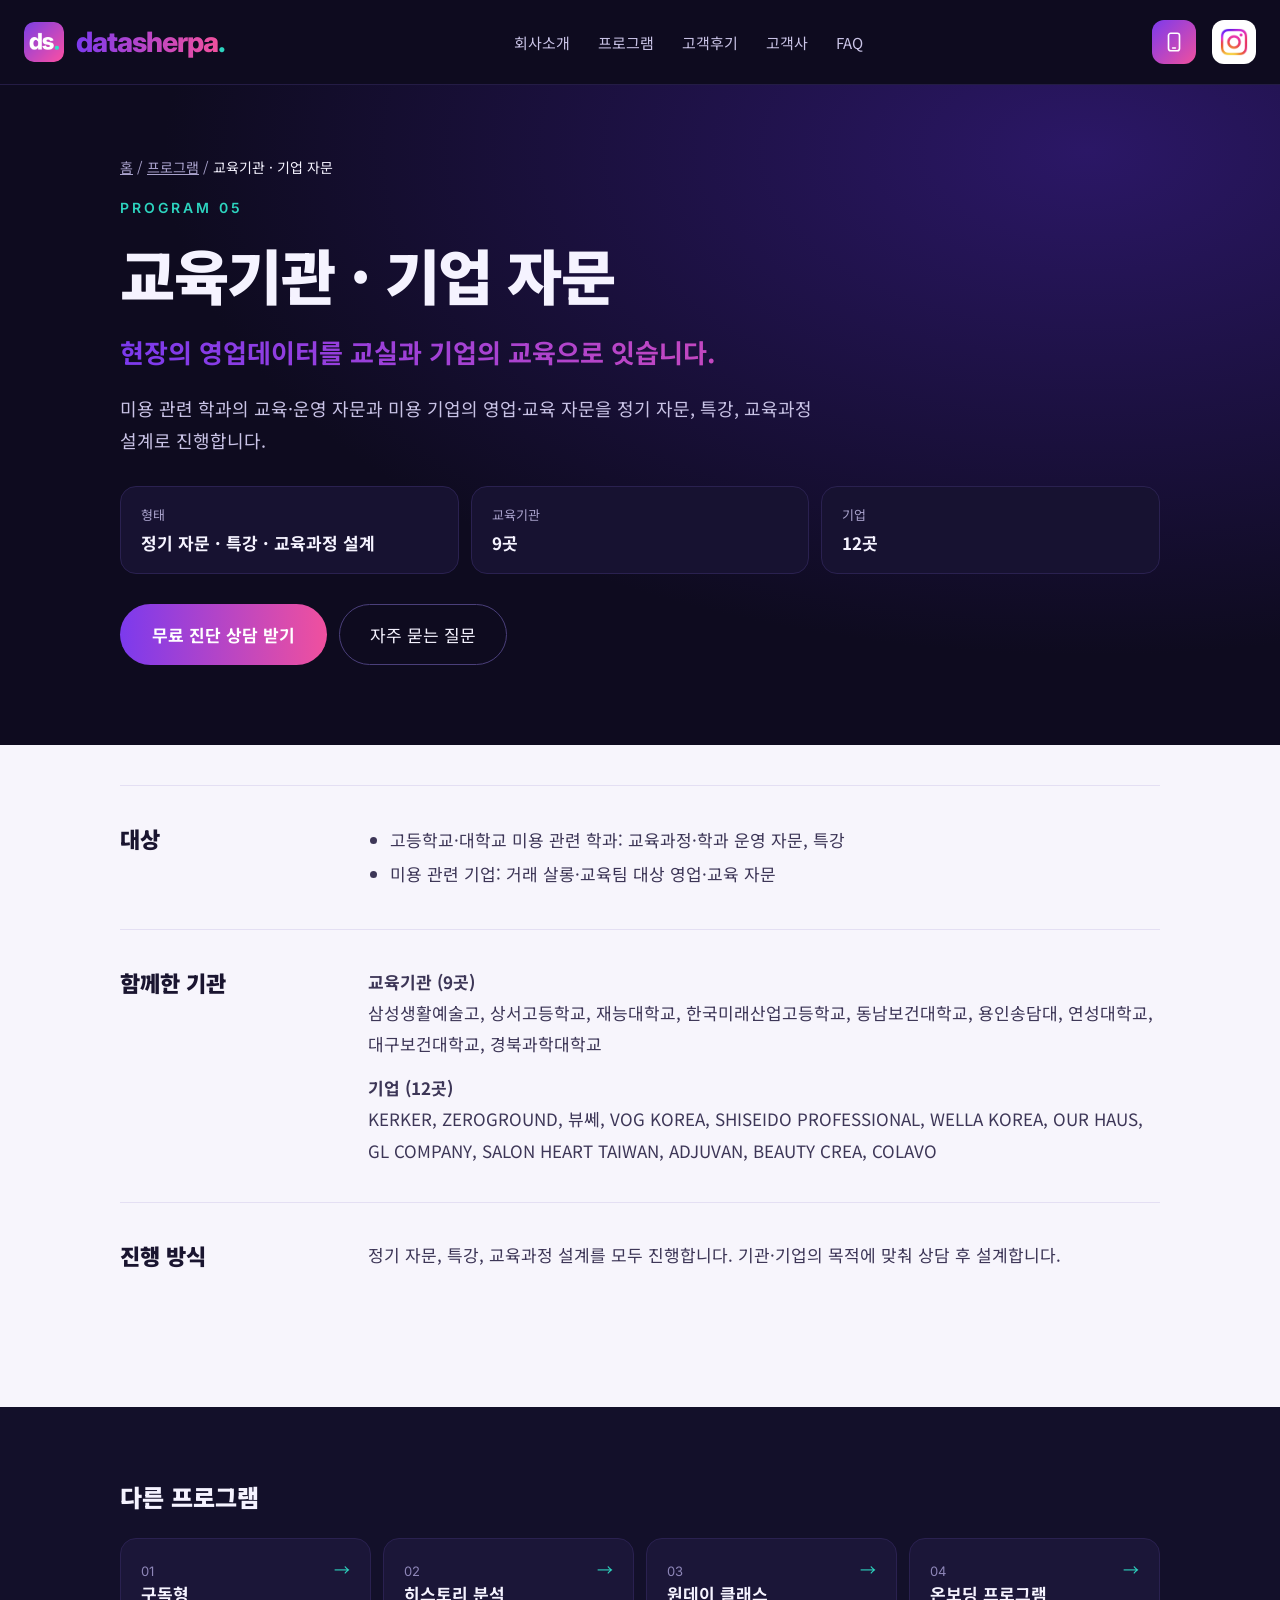
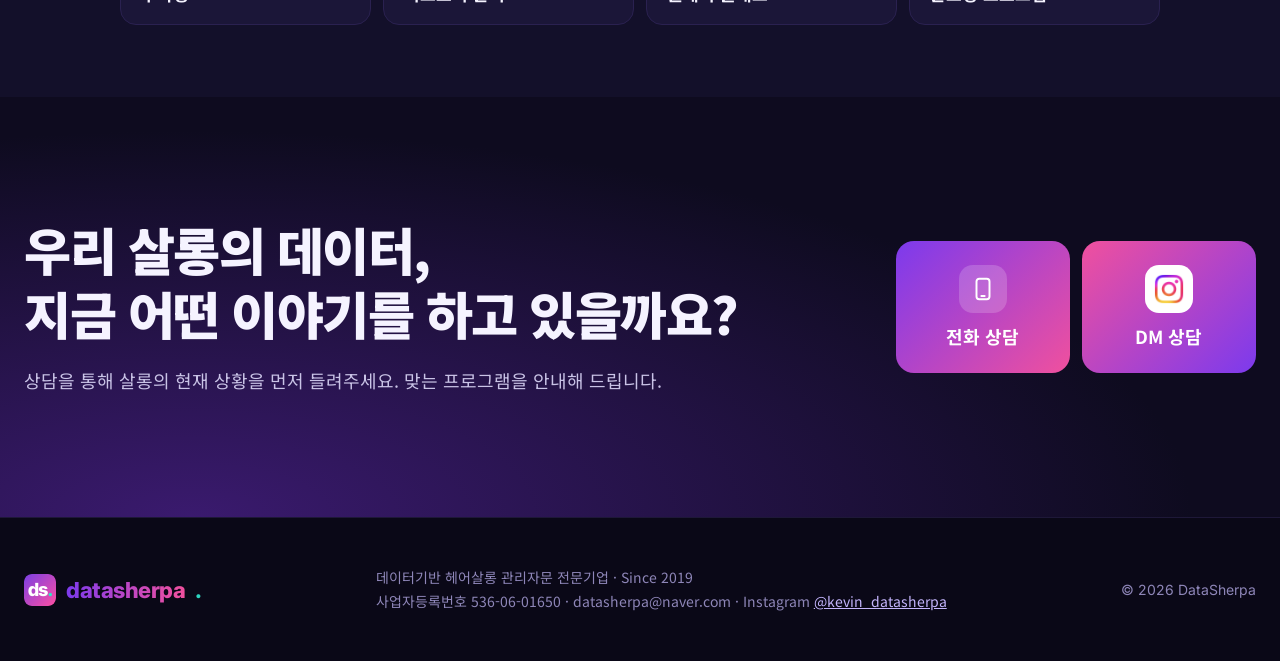
==== commit eea40ef7: "Add files via upload" ====
--- a/index.html
+++ b/index.html
@@ -3,12 +3,17 @@
 <head>
 <meta charset="utf-8">
 <meta name="viewport" content="width=device-width, initial-scale=1">
-<title>데이터셰르파 DataSherpa | 데이터기반 헤어살롱 관리자문 전문기업</title>
-<meta name="description" content="헤어살롱업계 최초 데이터분석·관리자문 전문기업 데이터셰르파. 영업데이터를 근거로 살롱과 디자이너 개인의 영업습관을 진단하고 지속 성장 구조를 만듭니다.">
-<meta property="og:title" content="데이터셰르파 DataSherpa">
-<meta property="og:description" content="감이 아닌 근거로, 살롱의 다음 달을 설계합니다.">
-<meta property="og:image" content="images/ceo.jpg">
-<link rel="icon" type="image/png" href="images/favicon.png">
+<title>미용학과·뷰티기업 교육 자문 | 데이터셰르파</title>
+<meta name="description" content="고등학교·대학교 미용 관련 학과의 교육·운영 자문과 미용 기업의 영업·교육 자문. 정기 자문, 특강, 교육과정 설계.">
+<meta property="og:title" content="교육기관 · 기업 자문 | 데이터셰르파">
+<meta property="og:description" content="현장의 영업데이터를 교실과 기업의 교육으로 잇습니다.">
+<meta property="og:image" content="https://www.datasherpa.co.kr/images/ceo.jpg">
+<meta property="og:url" content="https://www.datasherpa.co.kr/advisory/">
+<meta property="og:type" content="website">
+<meta property="og:site_name" content="데이터셰르파 DataSherpa">
+<meta property="og:locale" content="ko_KR">
+<link rel="canonical" href="https://www.datasherpa.co.kr/advisory/">
+<link rel="icon" type="image/png" href="/images/favicon.png">
 <link rel="preconnect" href="https://fonts.googleapis.com">
 <link href="https://fonts.googleapis.com/css2?family=Inter:wght@400;600;800&amp;family=Noto+Sans+KR:wght@400;500;700;900&amp;display=swap" rel="stylesheet">
 <style>
@@ -17,6 +22,37 @@
 .wm{background:linear-gradient(90deg,#7C3AED 0%,#C147C2 55%,#F0509E 100%);-webkit-background-clip:text;background-clip:text;color:transparent}
 </style>
 <style>html{scroll-behavior:smooth}img{max-width:100%}</style>
+<style>
+.pg ul,.pg ol{margin:0;padding:0 0 0 22px;line-height:1.9}
+.pg li{margin:2px 0}
+.pg p{margin:0 0 12px;line-height:1.85}
+.pg p:last-child{margin-bottom:0}
+.pg .note{margin-top:14px;font-size:15px;color:#6D28D9;font-weight:600}
+.pg blockquote{margin:0 0 14px;padding:20px 24px;background:#FFFFFF;border:1px solid #E4DFF3;border-radius:16px;font-size:17px;line-height:1.8}
+.pg cite{display:block;margin-top:10px;font-style:normal;font-family:Inter,sans-serif;font-size:14px;font-weight:700;color:#6D28D9}
+</style>
+<script type="application/ld+json">
+{"@context": "https://schema.org", "@type": "Service", "name": "교육기관·기업 자문", "description": "미용 관련 학과의 교육·운영 자문과 미용 기업의 영업·교육 자문을 정기 자문, 특강, 교육과정 설계로 진행합니다.", "url": "https://www.datasherpa.co.kr/advisory/", "areaServed": "대한민국", "provider": {"@type": "ProfessionalService", "@id": "https://www.datasherpa.co.kr/#organization", "name": "데이터셰르파"}}
+</script>
+<script type="application/ld+json">
+{"@context": "https://schema.org", "@type": "BreadcrumbList", "itemListElement": [{"@type": "ListItem", "position": 1, "name": "홈", "item": "https://www.datasherpa.co.kr/"}, {"@type": "ListItem", "position": 2, "name": "프로그램", "item": "https://www.datasherpa.co.kr/#programs"}, {"@type": "ListItem", "position": 3, "name": "교육기관 · 기업 자문", "item": "https://www.datasherpa.co.kr/advisory/"}]}
+</script>
+<!-- Google Analytics 4 -->
+<script async src="https://www.googletagmanager.com/gtag/js?id=G-FYFXJC6GLL"></script>
+<script>
+window.dataLayer=window.dataLayer||[];
+function gtag(){dataLayer.push(arguments);}
+gtag('js',new Date());
+gtag('config','G-FYFXJC6GLL');
+</script>
+<!-- Microsoft Clarity -->
+<script type="text/javascript">
+    (function(c,l,a,r,i,t,y){
+        c[a]=c[a]||function(){(c[a].q=c[a].q||[]).push(arguments)};
+        t=l.createElement(r);t.async=1;t.src="https://www.clarity.ms/tag/"+i;
+        y=l.getElementsByTagName(r)[0];y.parentNode.insertBefore(t,y);
+    })(window, document, "clarity", "script", "zad6wtn9pc");
+</script>
 </head>
 <body>
 <div style="font-family: 'Noto Sans KR', 'Inter', sans-serif; color: #F5F3FF; background: #0E0B1F; width: 100%; word-break: keep-all">
@@ -24,238 +60,69 @@
 <!-- NAV -->
 <header style="border-bottom: 1px solid #241C45; background: #0E0B1F">
 <div style="max-width: 1240px; margin: 0 auto; padding: 20px 24px; display: flex; flex-wrap: wrap; align-items: center; justify-content: space-between; gap: 16px">
-<a href="#top" style="text-decoration: none; font-family: Inter, sans-serif; font-weight: 800; font-size: 28px; letter-spacing: -1px; line-height: 1; display: inline-flex; align-items: center; gap: 12px"><img src="images/logo-icon.png" alt="" width="40" height="40" style="width: 40px; height: 40px; border-radius: 10px; display: block"><span><span class="wm">datasherpa</span><span style="color: #2DD4BF">.</span></span></a>
+<a href="/" style="text-decoration: none; font-family: Inter, sans-serif; font-weight: 800; font-size: 28px; letter-spacing: -1px; line-height: 1; display: inline-flex; align-items: center; gap: 12px"><img src="/images/logo-icon.png" alt="" width="40" height="40" style="width: 40px; height: 40px; border-radius: 10px; display: block"><span><span class="wm">datasherpa</span><span style="color: #2DD4BF">.</span></span></a>
 <nav aria-label="주요 메뉴" style="display: flex; flex-wrap: wrap; gap: 28px; font-size: 15px">
-<a href="#about" style="text-decoration: none; color: #C9C3E6">회사소개</a>
-<a href="#programs" style="text-decoration: none; color: #C9C3E6">프로그램</a>
-<a href="#reviews" style="text-decoration: none; color: #C9C3E6">고객후기</a>
-<a href="#clients" style="text-decoration: none; color: #C9C3E6">고객사</a>
+<a href="/#about" style="text-decoration: none; color: #C9C3E6">회사소개</a>
+<a href="/#programs" style="text-decoration: none; color: #C9C3E6">프로그램</a>
+<a href="/#reviews" style="text-decoration: none; color: #C9C3E6">고객후기</a>
+<a href="/#clients" style="text-decoration: none; color: #C9C3E6">고객사</a>
+<a href="/#faq" style="text-decoration: none; color: #C9C3E6">FAQ</a>
 </nav>
 <div style="display: flex; flex-wrap: wrap; align-items: center; gap: 16px">
 <a href="tel:01071126118" aria-label="전화 상담" title="전화 상담" style="width: 44px; height: 44px; border-radius: 12px; background: linear-gradient(135deg,#7C3AED,#F0509E); display: inline-flex; align-items: center; justify-content: center"><svg aria-hidden="true" width="22" height="22" viewBox="0 0 24 24" fill="none" stroke="#FFFFFF" stroke-width="1.8" stroke-linecap="round" stroke-linejoin="round"><rect x="6" y="2.5" width="12" height="19" rx="2.5"></rect><path d="M10.5 18.5h3"></path></svg></a>
-<a href="https://ig.me/m/kevin_datasherpa" aria-label="인스타그램 DM 상담" title="인스타그램 DM 상담" style="width: 44px; height: 44px; border-radius: 12px; background: #FFFFFF; display: inline-flex; align-items: center; justify-content: center"><img src="images/instagram.png" alt="" width="28" height="28" style="width: 28px; height: 28px; display: block"></a>
+<a href="https://ig.me/m/kevin_datasherpa" aria-label="인스타그램 DM 상담" title="인스타그램 DM 상담" style="width: 44px; height: 44px; border-radius: 12px; background: #FFFFFF; display: inline-flex; align-items: center; justify-content: center"><img src="/images/instagram.png" alt="" width="28" height="28" style="width: 28px; height: 28px; display: block"></a>
 </div>
 </div>
 </header>
 
-<!-- HERO -->
-<section id="top" style="background: radial-gradient(ellipse at 85% 10%, #2B1766 0%, #0E0B1F 60%)">
-<div style="max-width: 1240px; margin: 0 auto; padding: 120px 24px 110px; display: flex; flex-wrap: wrap; gap: 64px; align-items: center">
-<div style="flex: 999 1 560px; min-width: 0; display: flex; flex-direction: column; gap: 28px">
-<p style="margin: 0; display: inline-flex; align-items: center; gap: 10px; font-size: 14px; letter-spacing: 2px; color: #2DD4BF; font-weight: 700">
-<span style="width: 8px; height: 8px; border-radius: 50%; background: #2DD4BF; display: inline-block"></span>헤어살롱업계 최초 데이터분석 · 관리자문 전문기업</p>
-<h1 style="margin: 0; font-size: clamp(40px, 5.2vw, 72px); line-height: 1.18; font-weight: 900; letter-spacing: -2px">더 이상 <span style="color: #8E86B8">'감'</span>으로<br>하지 마세요.<br>살롱의 다음 달은<br><span class="wm">'근거'</span>로 설계합니다<span style="color: #2DD4BF">.</span></h1>
-<p style="margin: 0; font-size: 19px; line-height: 1.75; color: #C9C3E6; max-width: 560px">살롱에 쌓여 있는 영업데이터를 통해 살롱과 개인의 영업습관을 파악하고, 지속 성장에 필요한 영업 · 접객 · 심리교육과 구조(시스템)를 함께 만듭니다.</p>
+
+<!-- PROGRAM HERO -->
+<section style="background: radial-gradient(ellipse at 85% 10%, #2B1766 0%, #0E0B1F 60%)">
+<div style="max-width: 1040px; margin: 0 auto; padding: 72px 24px 80px; display: flex; flex-direction: column; gap: 22px">
+<nav aria-label="현재 위치" style="font-size: 14px; color: #A9A2CC"><a href="/" style="color: #A9A2CC">홈</a> / <a href="/#programs" style="color: #A9A2CC">프로그램</a> / <span style="color: #F5F3FF">교육기관 · 기업 자문</span></nav>
+<p style="margin: 0; font-family: Inter, sans-serif; font-size: 14px; letter-spacing: 3px; font-weight: 600; color: #2DD4BF">PROGRAM 05</p>
+<h1 style="margin: 0; font-size: clamp(36px, 5vw, 60px); line-height: 1.2; font-weight: 900; letter-spacing: -1.5px">교육기관 · 기업 자문</h1>
+<p style="margin: 0; font-size: clamp(20px, 2.2vw, 26px); line-height: 1.5; font-weight: 700" class="wm">현장의 영업데이터를 교실과 기업의 교육으로 잇습니다.</p>
+<p style="margin: 0; font-size: 18px; line-height: 1.75; color: #C9C3E6; max-width: 720px">미용 관련 학과의 교육·운영 자문과 미용 기업의 영업·교육 자문을 정기 자문, 특강, 교육과정 설계로 진행합니다.</p>
+<div style="display: grid; grid-template-columns: repeat(auto-fit, minmax(200px, 1fr)); gap: 12px; padding-top: 8px">
+<div style="background: #171231; border: 1px solid #2A2150; border-radius: 16px; padding: 18px 20px"><div style="font-size: 13px; color: #A9A2CC">형태</div><div style="font-size: 17px; font-weight: 700; margin-top: 6px">정기 자문 · 특강 · 교육과정 설계</div></div>
+<div style="background: #171231; border: 1px solid #2A2150; border-radius: 16px; padding: 18px 20px"><div style="font-size: 13px; color: #A9A2CC">교육기관</div><div style="font-size: 17px; font-weight: 700; margin-top: 6px">9곳</div></div>
+<div style="background: #171231; border: 1px solid #2A2150; border-radius: 16px; padding: 18px 20px"><div style="font-size: 13px; color: #A9A2CC">기업</div><div style="font-size: 17px; font-weight: 700; margin-top: 6px">12곳</div></div>
+</div>
 <div style="display: flex; flex-wrap: wrap; gap: 12px; padding-top: 8px">
 <a href="#contact" style="text-decoration: none; background: linear-gradient(90deg,#7C3AED,#F0509E); color: #FFFFFF; font-weight: 700; font-size: 17px; padding: 18px 32px; border-radius: 999px; min-height: 44px; box-sizing: border-box">무료 진단 상담 받기</a>
-<a href="#programs" style="text-decoration: none; border: 1px solid #4A3F7A; color: #F5F3FF; font-weight: 500; font-size: 17px; padding: 17px 30px; border-radius: 999px; min-height: 44px; box-sizing: border-box">프로그램 보기</a>
-</div>
-</div>
-<div style="flex: 1 1 360px; min-width: 0; display: flex; flex-direction: column; gap: 16px">
-<div style="position: relative; aspect-ratio: 1 / 1; border-radius: 28px; overflow: hidden; background: #E6E8EC; border: 1px solid #2A2150">
-<img src="images/ceo.jpg" alt="데이터셰르파 대표 프로필 사진" style="width: 100%; height: 100%; object-fit: cover; object-position: center top; display: block">
-<div style="position: absolute; left: 20px; bottom: 20px; background: rgba(14, 11, 31, 0.82); border: 1px solid #3A2F6A; border-radius: 14px; padding: 12px 16px">
-<div style="font-size: 13px; color: #A9A2CC">데이터셰르파 대표</div>
-<div style="font-size: 17px; font-weight: 700; color: #FFFFFF; margin-top: 2px">케빈</div>
-</div>
-</div>
-<div style="display: grid; grid-template-columns: repeat(2, minmax(0, 1fr)); gap: 16px">
-<div style="background: #171231; border: 1px solid #2A2150; border-radius: 20px; padding: 22px">
-<div style="font-family: Inter, sans-serif; font-size: 40px; font-weight: 800; line-height: 1"><span class="js-years">17</span><span style="color: #2DD4BF">+</span></div>
-<div style="font-size: 14px; color: #A9A2CC; margin-top: 8px">Years · Since 2009.02</div>
-</div>
-<div style="background: #171231; border: 1px solid #2A2150; border-radius: 20px; padding: 22px">
-<div style="font-family: Inter, sans-serif; font-size: 40px; font-weight: 800; line-height: 1">52<span style="color: #2DD4BF">+</span></div>
-<div style="font-size: 14px; color: #A9A2CC; margin-top: 8px">살롱 · 교육기관 파트너</div>
-</div>
-</div>
-</div>
-</div>
-</section>
-
-<!-- ABOUT -->
-<section id="about" style="background: #F7F5FC; color: #1A1530">
-<div style="max-width: 1240px; margin: 0 auto; padding: 120px 24px; display: flex; flex-wrap: wrap; gap: 64px">
-<div style="flex: 1 1 380px; min-width: 0">
-<p style="margin: 0 0 20px; font-family: Inter, sans-serif; font-size: 14px; letter-spacing: 3px; font-weight: 600; color: #6D28D9">ABOUT US</p>
-<h2 style="margin: 0; font-size: clamp(32px, 3.6vw, 48px); line-height: 1.3; font-weight: 900; letter-spacing: -1px">지속 성장할 수 있도록<br>당신을 <span style="color: #6D28D9">셰르파</span> 합니다</h2>
-</div>
-<div style="flex: 999 1 560px; min-width: 0; display: flex; flex-direction: column; gap: 24px; font-size: 18px; line-height: 1.85; color: #3D3657">
-<p style="margin: 0">매일 증가하고 있는 <strong style="color: #1A1530">살롱 내 영업데이터</strong>. 우리는 그것에 관심을 가져왔습니다. 매출 증가로 인한 이익뿐 아니라, 당신이 큰 관심을 두지 않았던 영업데이터가 <strong style="color: #1A1530">자산으로서 가치</strong>를 가질 수 있도록 <strong style="color: #1A1530">영업 및 운영구조</strong>에 녹여냅니다.</p>
-<p style="margin: 0">업계의 많은 분들이 데이터를 어려워합니다. 사실 어렵기도 합니다. 많은 살롱이 가지 않는 그 어려운 길을 포기하지 않고, <strong style="color: #1A1530">살롱의 문화로 정착</strong>할 수 있도록 정상까지 함께 안내합니다.</p>
-<p style="margin: 0; padding-top: 8px; font-size: 20px; font-weight: 700; color: #1A1530">그것이 데이터셰르파라는 이름의 목적입니다.</p>
-</div>
-</div>
-
-<!-- APPROACH -->
-<div style="max-width: 1240px; margin: 0 auto; padding: 0 24px 120px">
-<div style="display: grid; grid-template-columns: repeat(auto-fit, minmax(260px, 1fr)); gap: 20px">
-<div style="background: #FFFFFF; border: 1px solid #E4DFF3; border-radius: 24px; padding: 36px">
-<div style="font-family: Inter, sans-serif; font-size: 14px; font-weight: 600; color: #6D28D9">STEP 01</div>
-<h3 style="margin: 16px 0 12px; font-size: 22px; font-weight: 700">영업데이터 분석</h3>
-<p style="margin: 0; font-size: 16px; line-height: 1.75; color: #57506F">살롱에 쌓여 있는 영업데이터로 살롱의 현재 상태를 객관적으로 파악합니다.</p>
-</div>
-<div style="background: #FFFFFF; border: 1px solid #E4DFF3; border-radius: 24px; padding: 36px">
-<div style="font-family: Inter, sans-serif; font-size: 14px; font-weight: 600; color: #6D28D9">STEP 02</div>
-<h3 style="margin: 16px 0 12px; font-size: 22px; font-weight: 700">개인별 영업습관 진단</h3>
-<p style="margin: 0; font-size: 16px; line-height: 1.75; color: #57506F">살롱의 상황과 디자이너 개인의 상황은 늘 같지 않습니다. 개인의 영업습관을 찾아냅니다.</p>
-</div>
-<div style="background: #FFFFFF; border: 1px solid #E4DFF3; border-radius: 24px; padding: 36px">
-<div style="font-family: Inter, sans-serif; font-size: 14px; font-weight: 600; color: #6D28D9">STEP 03</div>
-<h3 style="margin: 16px 0 12px; font-size: 22px; font-weight: 700">교육 + 구조(시스템)</h3>
-<p style="margin: 0; font-size: 16px; line-height: 1.75; color: #57506F">영업 · 접객 · 심리교육과 함께, 성과가 반복되는 살롱의 운영구조를 만듭니다.</p>
-</div>
-</div>
-</div>
-</section>
-
-<!-- CAREER BAND -->
-<section style="background: #0E0B1F">
-<div style="max-width: 1240px; margin: 0 auto; padding: 110px 24px; display: flex; flex-wrap: wrap; gap: 48px; align-items: center; justify-content: space-between">
-<div style="flex: 999 1 560px; min-width: 0">
-<p style="margin: 0; font-size: clamp(26px, 2.8vw, 38px); line-height: 1.55; font-weight: 500; color: #C9C3E6">최고의 경력은 아니지만<br><strong style="color: #FFFFFF; font-weight: 900">최선의 경력</strong>을 가지고 있습니다.<br>당신이 기술에 전념하는 동안,<br>우리는 <span class="wm" style="font-weight: 900">헤어살롱 영업데이터 분석</span><br>하나만을 생각했습니다.</p>
-</div>
-<div style="flex: 1 1 300px; min-width: 0; text-align: right">
-<div style="font-family: Inter, sans-serif; font-weight: 800; font-size: clamp(120px, 14vw, 200px); line-height: 0.9; letter-spacing: -8px" class="wm"><span class="js-years">17</span></div>
-<div style="font-family: Inter, sans-serif; font-size: 18px; color: #A9A2CC; margin-top: 16px">Years of Experience · <span style="color: #2DD4BF"><span class="js-career">2009.02 ~ 현재</span></span></div>
-</div>
-</div>
-</section>
-
-<!-- POWERED BY AI -->
-<section aria-label="powered by AI" style="background: #0E0B1F; border-top: 1px solid #1E1838">
-<div style="max-width: 1240px; margin: 0 auto; padding: 72px 24px; display: flex; flex-direction: column; align-items: center; gap: 16px">
-<img src="images/logo-icon.png" alt="데이터셰르파 아이콘 로고" width="72" height="72" style="width: 72px; height: 72px; border-radius: 18px; display: block">
-<p style="margin: 0; font-family: Inter, sans-serif; font-size: 15px; font-weight: 600; letter-spacing: 4px; text-transform: uppercase; color: #A9A2CC">powered by <span style="color: #2DD4BF">AI</span></p>
-</div>
-</section>
-
-<!-- PROGRAMS -->
-<section id="programs" style="background: #13102A">
-<div style="max-width: 1240px; margin: 0 auto; padding: 120px 24px">
-<div style="display: flex; flex-wrap: wrap; justify-content: space-between; align-items: flex-end; gap: 24px; margin-bottom: 56px">
-<div>
-<p style="margin: 0 0 20px; font-family: Inter, sans-serif; font-size: 14px; letter-spacing: 3px; font-weight: 600; color: #2DD4BF">PROGRAMS</p>
-<h2 style="margin: 0; font-size: clamp(32px, 3.6vw, 48px); line-height: 1.3; font-weight: 900; letter-spacing: -1px">살롱의 상황에 맞는<br>4가지 프로그램</h2>
-</div>
-<p style="margin: 0; max-width: 440px; font-size: 17px; line-height: 1.75; color: #A9A2CC">"다음 달 우리 살롱은 무엇을 해야 하지?"가 아닌, 영업데이터를 근거로 개인별 영업습관의 개선에 초점을 맞춰 전략을 세웁니다.</p>
-</div>
-<div style="display: grid; grid-template-columns: repeat(auto-fit, minmax(270px, 1fr)); gap: 20px">
-
-<article style="background: #1B1638; border: 1px solid #7C3AED; border-radius: 24px; padding: 36px; display: flex; flex-direction: column; gap: 18px">
-<div style="display: flex; justify-content: space-between; align-items: center"><span style="font-family: Inter, sans-serif; font-size: 14px; color: #8E86B8">01</span><span style="font-size: 13px; font-weight: 700; background: #2DD4BF; color: #0E0B1F; padding: 6px 12px; border-radius: 999px">대표 프로그램</span></div>
-<h3 style="margin: 0; font-size: 26px; font-weight: 900">구독형</h3>
-<p style="margin: 0; font-size: 16px; line-height: 1.75; color: #C9C3E6">월 2회 살롱 현장을 찾아가 필요한 교육 콘텐츠를 제공하고, 매달의 변화를 데이터로 모니터링해 성장을 유도합니다.</p>
-<ul style="margin: 0; padding: 0 0 0 18px; font-size: 15px; line-height: 1.8; color: #A9A2CC">
-<li>매월 데이터로 커리큘럼 결정</li>
-<li>구성원 연대를 통한 살롱 문화 형성</li>
-<li>살롱 · 개인 생애최대매출 갱신 목표</li>
-</ul>
-<p style="margin: auto 0 0; padding-top: 18px; border-top: 1px solid #2A2150; font-size: 15px; font-weight: 700; color: #F5F3FF">"당신의 현재 상황이 그 달의 커리큘럼입니다"</p>
-</article>
-
-<article style="background: #1B1638; border: 1px solid #2A2150; border-radius: 24px; padding: 36px; display: flex; flex-direction: column; gap: 18px">
-<span style="font-family: Inter, sans-serif; font-size: 14px; color: #8E86B8">02</span>
-<h3 style="margin: 0; font-size: 26px; font-weight: 900">히스토리 분석</h3>
-<p style="margin: 0; font-size: 16px; line-height: 1.75; color: #C9C3E6">살롱이 쌓아온 영업데이터를 분석해 선택과 집중할 것, 과감히 버려야 할 것을 명확히 알려드리고 운영 전반을 점검 · 수정합니다.</p>
-<ul style="margin: 0; padding: 0 0 0 18px; font-size: 15px; line-height: 1.8; color: #A9A2CC">
-<li>1회성 컨설팅</li>
-<li>3개월 후 현장 정착 여부 경과분석</li>
-</ul>
-</article>
-
-<article style="background: #1B1638; border: 1px solid #2A2150; border-radius: 24px; padding: 36px; display: flex; flex-direction: column; gap: 18px">
-<span style="font-family: Inter, sans-serif; font-size: 14px; color: #8E86B8">03</span>
-<h3 style="margin: 0; font-size: 26px; font-weight: 900">원데이 클래스</h3>
-<p style="margin: 0; font-size: 16px; line-height: 1.75; color: #C9C3E6">살롱의 현재 이슈를 해결하기 위해 상담으로 주제를 정하고, 구성원들과 이슈를 공유하며 함께 해결해 갑니다.</p>
-<ul style="margin: 0; padding: 0 0 0 18px; font-size: 15px; line-height: 1.8; color: #A9A2CC">
-<li>영업데이터 분석 제외</li>
-<li>1회성 동기부여 강의로 활용</li>
-</ul>
-</article>
-
-<article style="background: #1B1638; border: 1px solid #2A2150; border-radius: 24px; padding: 36px; display: flex; flex-direction: column; gap: 18px">
-<span style="font-family: Inter, sans-serif; font-size: 14px; color: #8E86B8">04</span>
-<h3 style="margin: 0; font-size: 26px; font-weight: 900">교육기관 · 기업 자문</h3>
-<p style="margin: 0; font-size: 16px; line-height: 1.75; color: #C9C3E6">고등 · 대학교 미용 관련 학과의 교육 · 운영 자문과 미용 관련 기업의 자문 활동을 함께합니다.</p>
-<ul style="margin: 0; padding: 0 0 0 18px; font-size: 15px; line-height: 1.8; color: #A9A2CC">
-<li>미용학과 교육과정 · 운영 자문</li>
-<li>미용 기업 영업 · 교육 자문</li>
-</ul>
-</article>
-
-</div>
-</div>
-</section>
-
-<!-- TESTIMONIALS -->
-<section id="reviews" style="background: #F7F5FC; color: #1A1530">
-<div style="max-width: 1240px; margin: 0 auto; padding: 120px 24px">
-<p style="margin: 0 0 20px; font-family: Inter, sans-serif; font-size: 14px; letter-spacing: 3px; font-weight: 600; color: #6D28D9">TESTIMONIALS</p>
-<h2 style="margin: 0 0 56px; font-size: clamp(32px, 3.6vw, 48px); line-height: 1.3; font-weight: 900; letter-spacing: -1px">함께한 대표님들의 이야기</h2>
-<div style="display: grid; grid-template-columns: repeat(auto-fit, minmax(300px, 1fr)); gap: 20px">
-
-<figure style="margin: 0; background: #FFFFFF; border: 1px solid #E4DFF3; border-radius: 24px; padding: 40px; display: flex; flex-direction: column; gap: 24px">
-<svg aria-hidden="true" width="40" height="32" viewBox="0 0 40 32"><path d="M0 32V18C0 8 6 2 16 0l2 5c-6 2-9 6-9 11h8v16H0zm22 0V18c0-10 6-16 16-18l2 5c-6 2-9 6-9 11h8v16H22z" fill="#C147C2"></path></svg>
-<blockquote style="margin: 0; font-size: 17px; line-height: 1.85; color: #3D3657">매장에 방문하기도 전에 설문과 영업데이터 분석으로 우리 매장의 상태를 모두 파악하고 있었습니다. 이후 차근차근 불필요한 부분을 덜어내고, 필요한 블록을 끼우듯 개선되어 가고 있습니다.</blockquote>
-<figcaption style="margin-top: auto; font-family: Inter, sans-serif; font-weight: 700; font-size: 15px; letter-spacing: 1px">CEO KIM</figcaption>
-</figure>
-
-<figure style="margin: 0; background: #1A1530; color: #F5F3FF; border-radius: 24px; padding: 40px; display: flex; flex-direction: column; gap: 24px">
-<svg aria-hidden="true" width="40" height="32" viewBox="0 0 40 32"><path d="M0 32V18C0 8 6 2 16 0l2 5c-6 2-9 6-9 11h8v16H0zm22 0V18c0-10 6-16 16-18l2 5c-6 2-9 6-9 11h8v16H22z" fill="#2DD4BF"></path></svg>
-<blockquote style="margin: 0; font-size: 17px; line-height: 1.85; color: #D9D4F0">19년부터 지속적으로 함께하고 있는데 그전과는 몰라보게 달라졌습니다. <strong style="color: #FFFFFF">디자이너 평균 2,000 매출</strong>에 도달하고 나니, 지난날 영업구조와 운영구조를 세우지 않고 운영했던 날들이 용감했네요.</blockquote>
-<figcaption style="margin-top: auto; font-family: Inter, sans-serif; font-weight: 700; font-size: 15px; letter-spacing: 1px">CEO PARK</figcaption>
-</figure>
-
-<figure style="margin: 0; background: #FFFFFF; border: 1px solid #E4DFF3; border-radius: 24px; padding: 40px; display: flex; flex-direction: column; gap: 24px">
-<svg aria-hidden="true" width="40" height="32" viewBox="0 0 40 32"><path d="M0 32V18C0 8 6 2 16 0l2 5c-6 2-9 6-9 11h8v16H0zm22 0V18c0-10 6-16 16-18l2 5c-6 2-9 6-9 11h8v16H22z" fill="#C147C2"></path></svg>
-<blockquote style="margin: 0; font-size: 17px; line-height: 1.85; color: #3D3657">처음에는 모든 것을 해줄 거라는 기대를 했습니다. 대표님 말씀처럼 오토매장은 존재하지 않더군요. 좋은 구조와 방향을 적절한 시기에 전달해 주셔서 우선순위를 정해 실행하고 있고, 2020년도에서 성장을 거듭했습니다.</blockquote>
-<figcaption style="margin-top: auto; font-family: Inter, sans-serif; font-weight: 700; font-size: 15px; letter-spacing: 1px">CEO CHOI</figcaption>
-</figure>
-
-</div>
-</div>
-</section>
-
-<!-- CLIENTS -->
-<section id="clients" style="background: #FFFFFF; color: #1A1530">
-<div style="max-width: 1240px; margin: 0 auto; padding: 110px 24px">
-<div style="display: flex; flex-wrap: wrap; justify-content: space-between; align-items: flex-end; gap: 24px; margin-bottom: 48px">
-<div>
-<p style="margin: 0 0 20px; font-family: Inter, sans-serif; font-size: 14px; letter-spacing: 3px; font-weight: 600; color: #6D28D9">OUR CLIENTS</p>
-<h2 style="margin: 0; font-size: clamp(32px, 3.6vw, 48px); line-height: 1.3; font-weight: 900; letter-spacing: -1px">함께 정상을 오른 파트너</h2>
-</div>
-</div>
-<div style="display: flex; flex-direction: column; gap: 56px">
-<div>
-<h3 style="margin: 0 0 20px; padding-bottom: 14px; border-bottom: 2px solid #1A1530; font-size: 16px; font-weight: 700; display: flex; justify-content: space-between">헤어살롱 기업<span style="font-family: Inter, sans-serif; font-weight: 600; color: #6D28D9">12</span></h3>
-<ul style="margin: 0; padding: 0; list-style: none; display: grid; grid-template-columns: repeat(auto-fill, minmax(200px, 1fr)); gap: 12px; font-family: Inter, 'Noto Sans KR', sans-serif; font-size: 15px; font-weight: 600; letter-spacing: 0.5px; color: #1A1530">
-<li style="background: #F7F5FC; border-radius: 12px; padding: 18px 16px; text-align: center">KERKER</li>
-<li style="background: #F7F5FC; border-radius: 12px; padding: 18px 16px; text-align: center">ZEROGROUND</li>
-<li style="background: #F7F5FC; border-radius: 12px; padding: 18px 16px; text-align: center">뷰쎄</li>
-<li style="background: #F7F5FC; border-radius: 12px; padding: 18px 16px; text-align: center">VOG KOREA</li>
-<li style="background: #F7F5FC; border-radius: 12px; padding: 18px 16px; text-align: center">SHISEIDO PROFESSIONAL</li>
-<li style="background: #F7F5FC; border-radius: 12px; padding: 18px 16px; text-align: center">WELLA KOREA</li>
-<li style="background: #F7F5FC; border-radius: 12px; padding: 18px 16px; text-align: center">OUR HAUS</li>
-<li style="background: #F7F5FC; border-radius: 12px; padding: 18px 16px; text-align: center">GL COMPANY</li>
-<li style="background: #F7F5FC; border-radius: 12px; padding: 18px 16px; text-align: center">SALON HEART TAIWAN</li>
-<li style="background: #F7F5FC; border-radius: 12px; padding: 18px 16px; text-align: center">ADJUVAN</li>
-<li style="background: #F7F5FC; border-radius: 12px; padding: 18px 16px; text-align: center">BEAUTY CREA</li>
-<li style="background: #F7F5FC; border-radius: 12px; padding: 18px 16px; text-align: center">COLAVO</li>
-</ul>
-</div>
-<div>
-<h3 style="margin: 0 0 20px; padding-bottom: 14px; border-bottom: 2px solid #1A1530; font-size: 16px; font-weight: 700; display: flex; justify-content: space-between">헤어살롱<span style="font-family: Inter, sans-serif; font-weight: 600; color: #6D28D9">31</span></h3>
-<ul style="margin: 0; padding: 0; list-style: none; display: grid; grid-template-columns: repeat(auto-fill, minmax(170px, 1fr)); gap: 14px 24px; font-size: 16px; color: #3D3657">
-<li>아미유헤어</li><li>마끼에</li><li>이철헤어커커</li><li>박승철헤어스투디오</li><li>토니앤가이</li><li>쌤시크</li><li>마제스티</li><li>보그헤어</li><li>에이치스타일</li><li>준오헤어</li><li>크레이머 파리</li><li>팔레트에이치</li><li>살롱에이</li><li>권홍</li><li>그라디언트</li><li>김겸헤어포레</li><li>리안헤어</li><li>미엘헤어스투디오</li><li>박준</li><li>박준뷰티랩</li><li>쎄리하우스</li><li>어반그라운드</li><li>오르제이</li><li>오무선헤어살롱</li><li>이가자헤어비스</li><li>장루이다비드</li><li>제니유헤어부티크</li><li>제오헤어</li><li>자끄데상쥬</li><li>프랑크프로보</li><li>라브리지</li>
-</ul>
-</div>
-<div>
-<h3 style="margin: 0 0 20px; padding-bottom: 14px; border-bottom: 2px solid #1A1530; font-size: 16px; font-weight: 700; display: flex; justify-content: space-between">교육기관<span style="font-family: Inter, sans-serif; font-weight: 600; color: #6D28D9">9</span></h3>
-<ul style="margin: 0; padding: 0; list-style: none; display: grid; grid-template-columns: repeat(auto-fill, minmax(170px, 1fr)); gap: 14px 24px; font-size: 16px; color: #3D3657">
-<li>삼성생활예술고</li><li>상서고등학교</li><li>재능대학교</li><li>한국미래산업고등학교</li><li>동남보건대학교</li><li>용인송담대</li><li>연성대학교</li><li>대구보건대학교</li><li>경북과학대학교</li>
-</ul>
-</div>
+<a href="/#faq" style="text-decoration: none; border: 1px solid #4A3F7A; color: #F5F3FF; font-size: 17px; padding: 17px 30px; border-radius: 999px; min-height: 44px; box-sizing: border-box">자주 묻는 질문</a>
+</div>
+</div>
+</section>
+
+<!-- PROGRAM DETAIL -->
+<section class="pg" style="background: #F7F5FC; color: #1A1530">
+<div style="max-width: 1040px; margin: 0 auto; padding: 40px 24px 100px">
+<div style="display: flex; flex-wrap: wrap; gap: 16px 48px; padding: 36px 0; border-top: 1px solid #E4DFF3">
+<h2 style="flex: 1 1 200px; margin: 0; font-size: 22px; font-weight: 900">대상</h2>
+<div style="flex: 999 1 480px; min-width: 0; font-size: 17px; color: #3D3657"><ul><li>고등학교·대학교 미용 관련 학과: 교육과정·학과 운영 자문, 특강</li><li>미용 관련 기업: 거래 살롱·교육팀 대상 영업·교육 자문</li></ul></div>
+</div>
+<div style="display: flex; flex-wrap: wrap; gap: 16px 48px; padding: 36px 0; border-top: 1px solid #E4DFF3">
+<h2 style="flex: 1 1 200px; margin: 0; font-size: 22px; font-weight: 900">함께한 기관</h2>
+<div style="flex: 999 1 480px; min-width: 0; font-size: 17px; color: #3D3657"><p><strong>교육기관 (9곳)</strong><br>삼성생활예술고, 상서고등학교, 재능대학교, 한국미래산업고등학교, 동남보건대학교, 용인송담대, 연성대학교, 대구보건대학교, 경북과학대학교</p><p><strong>기업 (12곳)</strong><br>KERKER, ZEROGROUND, 뷰쎄, VOG KOREA, SHISEIDO PROFESSIONAL, WELLA KOREA, OUR HAUS, GL COMPANY, SALON HEART TAIWAN, ADJUVAN, BEAUTY CREA, COLAVO</p></div>
+</div>
+<div style="display: flex; flex-wrap: wrap; gap: 16px 48px; padding: 36px 0; border-top: 1px solid #E4DFF3">
+<h2 style="flex: 1 1 200px; margin: 0; font-size: 22px; font-weight: 900">진행 방식</h2>
+<div style="flex: 999 1 480px; min-width: 0; font-size: 17px; color: #3D3657"><p>정기 자문, 특강, 교육과정 설계를 모두 진행합니다. 기관·기업의 목적에 맞춰 상담 후 설계합니다.</p></div>
+</div>
+</div>
+</section>
+
+<!-- OTHER PROGRAMS -->
+<section style="background: #13102A">
+<div style="max-width: 1040px; margin: 0 auto; padding: 72px 24px">
+<h2 style="margin: 0 0 24px; font-size: 24px; font-weight: 900">다른 프로그램</h2>
+<div style="display: grid; grid-template-columns: repeat(auto-fit, minmax(220px, 1fr)); gap: 12px">
+<a href="/subscription/" style="text-decoration: none; color: #F5F3FF; background: #1B1638; border: 1px solid #2A2150; border-radius: 16px; padding: 18px 20px; min-height: 44px; display: flex; justify-content: space-between; gap: 12px"><span><span style="font-family: Inter, sans-serif; color: #8E86B8; font-size: 13px">01</span><br><strong style="font-size: 17px">구독형</strong></span><span style="color: #2DD4BF">→</span></a>
+<a href="/history-analysis/" style="text-decoration: none; color: #F5F3FF; background: #1B1638; border: 1px solid #2A2150; border-radius: 16px; padding: 18px 20px; min-height: 44px; display: flex; justify-content: space-between; gap: 12px"><span><span style="font-family: Inter, sans-serif; color: #8E86B8; font-size: 13px">02</span><br><strong style="font-size: 17px">히스토리 분석</strong></span><span style="color: #2DD4BF">→</span></a>
+<a href="/oneday-class/" style="text-decoration: none; color: #F5F3FF; background: #1B1638; border: 1px solid #2A2150; border-radius: 16px; padding: 18px 20px; min-height: 44px; display: flex; justify-content: space-between; gap: 12px"><span><span style="font-family: Inter, sans-serif; color: #8E86B8; font-size: 13px">03</span><br><strong style="font-size: 17px">원데이 클래스</strong></span><span style="color: #2DD4BF">→</span></a>
+<a href="/onboarding/" style="text-decoration: none; color: #F5F3FF; background: #1B1638; border: 1px solid #2A2150; border-radius: 16px; padding: 18px 20px; min-height: 44px; display: flex; justify-content: space-between; gap: 12px"><span><span style="font-family: Inter, sans-serif; color: #8E86B8; font-size: 13px">04</span><br><strong style="font-size: 17px">온보딩 프로그램</strong></span><span style="color: #2DD4BF">→</span></a>
 </div>
 </div>
 </section>
@@ -273,7 +140,7 @@
 <span style="font-size: 18px; font-weight: 700">전화 상담</span>
 </a>
 <a href="https://ig.me/m/kevin_datasherpa" aria-label="인스타그램 DM 상담" style="text-decoration: none; background: linear-gradient(135deg,#F0509E,#7C3AED); color: #FFFFFF; padding: 24px 20px; border-radius: 18px; display: flex; flex-direction: column; align-items: center; gap: 10px; min-height: 44px">
-<span style="width: 48px; height: 48px; display: flex; align-items: center; justify-content: center; border-radius: 14px; background: #FFFFFF"><img src="images/instagram.png" alt="" width="30" height="30" style="width: 30px; height: 30px; display: block"></span>
+<span style="width: 48px; height: 48px; display: flex; align-items: center; justify-content: center; border-radius: 14px; background: #FFFFFF"><img src="/images/instagram.png" alt="" width="30" height="30" style="width: 30px; height: 30px; display: block"></span>
 <span style="font-size: 18px; font-weight: 700">DM 상담</span>
 </a>
 </div>
@@ -283,18 +150,27 @@
 <!-- FOOTER -->
 <footer style="background: #0A0817; border-top: 1px solid #1E1838">
 <div style="max-width: 1240px; margin: 0 auto; padding: 48px 24px; display: flex; flex-wrap: wrap; gap: 24px; justify-content: space-between; align-items: center; font-size: 14px; color: #8E86B8">
-<div style="font-family: Inter, sans-serif; font-weight: 800; font-size: 22px; letter-spacing: -0.5px; display: flex; align-items: center; gap: 10px"><img src="images/logo-icon.png" alt="" width="32" height="32" style="width: 32px; height: 32px; border-radius: 8px; display: block"><span class="wm">datasherpa</span><span style="color: #2DD4BF">.</span></div>
-<p style="margin: 0; line-height: 1.7">데이터기반 헤어살롱 관리자문 전문기업 · Since 2009<br>사업자등록번호 536-06-01650 · datasherpa@naver.com · Instagram <a href="https://www.instagram.com/kevin_datasherpa" style="color: #C4B5FD">@kevin_datasherpa</a></p>
+<div style="font-family: Inter, sans-serif; font-weight: 800; font-size: 22px; letter-spacing: -0.5px; display: flex; align-items: center; gap: 10px"><img src="/images/logo-icon.png" alt="" width="32" height="32" style="width: 32px; height: 32px; border-radius: 8px; display: block"><span class="wm">datasherpa</span><span style="color: #2DD4BF">.</span></div>
+<p style="margin: 0; line-height: 1.7">데이터기반 헤어살롱 관리자문 전문기업 · Since 2019<br>사업자등록번호 536-06-01650 · datasherpa@naver.com · Instagram <a href="https://www.instagram.com/kevin_datasherpa" style="color: #C4B5FD">@kevin_datasherpa</a></p>
 <p style="margin: 0; font-family: Inter, sans-serif">© 2026 DataSherpa</p>
 </div>
 </footer>
 
 </div>
 <script>
+/* GA4 상담 클릭 측정: 전화·DM·상담 버튼을 누른 횟수를 위치별로 기록 */
 (function(){
-  var n=new Date(), m=(n.getFullYear()-2009)*12+(n.getMonth()-1), y=Math.floor(m/12), r=m%12;
-  document.querySelectorAll('.js-years').forEach(function(e){e.textContent=y;});
-  document.querySelectorAll('.js-career').forEach(function(e){e.textContent='2009.02 ~ 현재 ('+y+'년 '+r+'개월)';});
+  function send(method,a){
+    if(typeof gtag!=='function') return;
+    var where=a.closest('header')?'header':(a.closest('#contact')?'contact':'hero');
+    gtag('event','generate_lead',{method:method,button_location:where,transport_type:'beacon'});
+    gtag('event','contact_click',{method:method,button_location:where,transport_type:'beacon'});
+  }
+  document.querySelectorAll('a[href^="tel:"]').forEach(function(a){a.addEventListener('click',function(){send('phone',a);});});
+  document.querySelectorAll('a[href^="https://ig.me/m/"]').forEach(function(a){a.addEventListener('click',function(){send('instagram_dm',a);});});
+  document.querySelectorAll('a[href="#contact"]').forEach(function(a){a.addEventListener('click',function(){
+    if(typeof gtag==='function') gtag('event','cta_click',{button_location:a.closest('header')?'header':'hero'});
+  });});
 })();
 </script>
 <script>
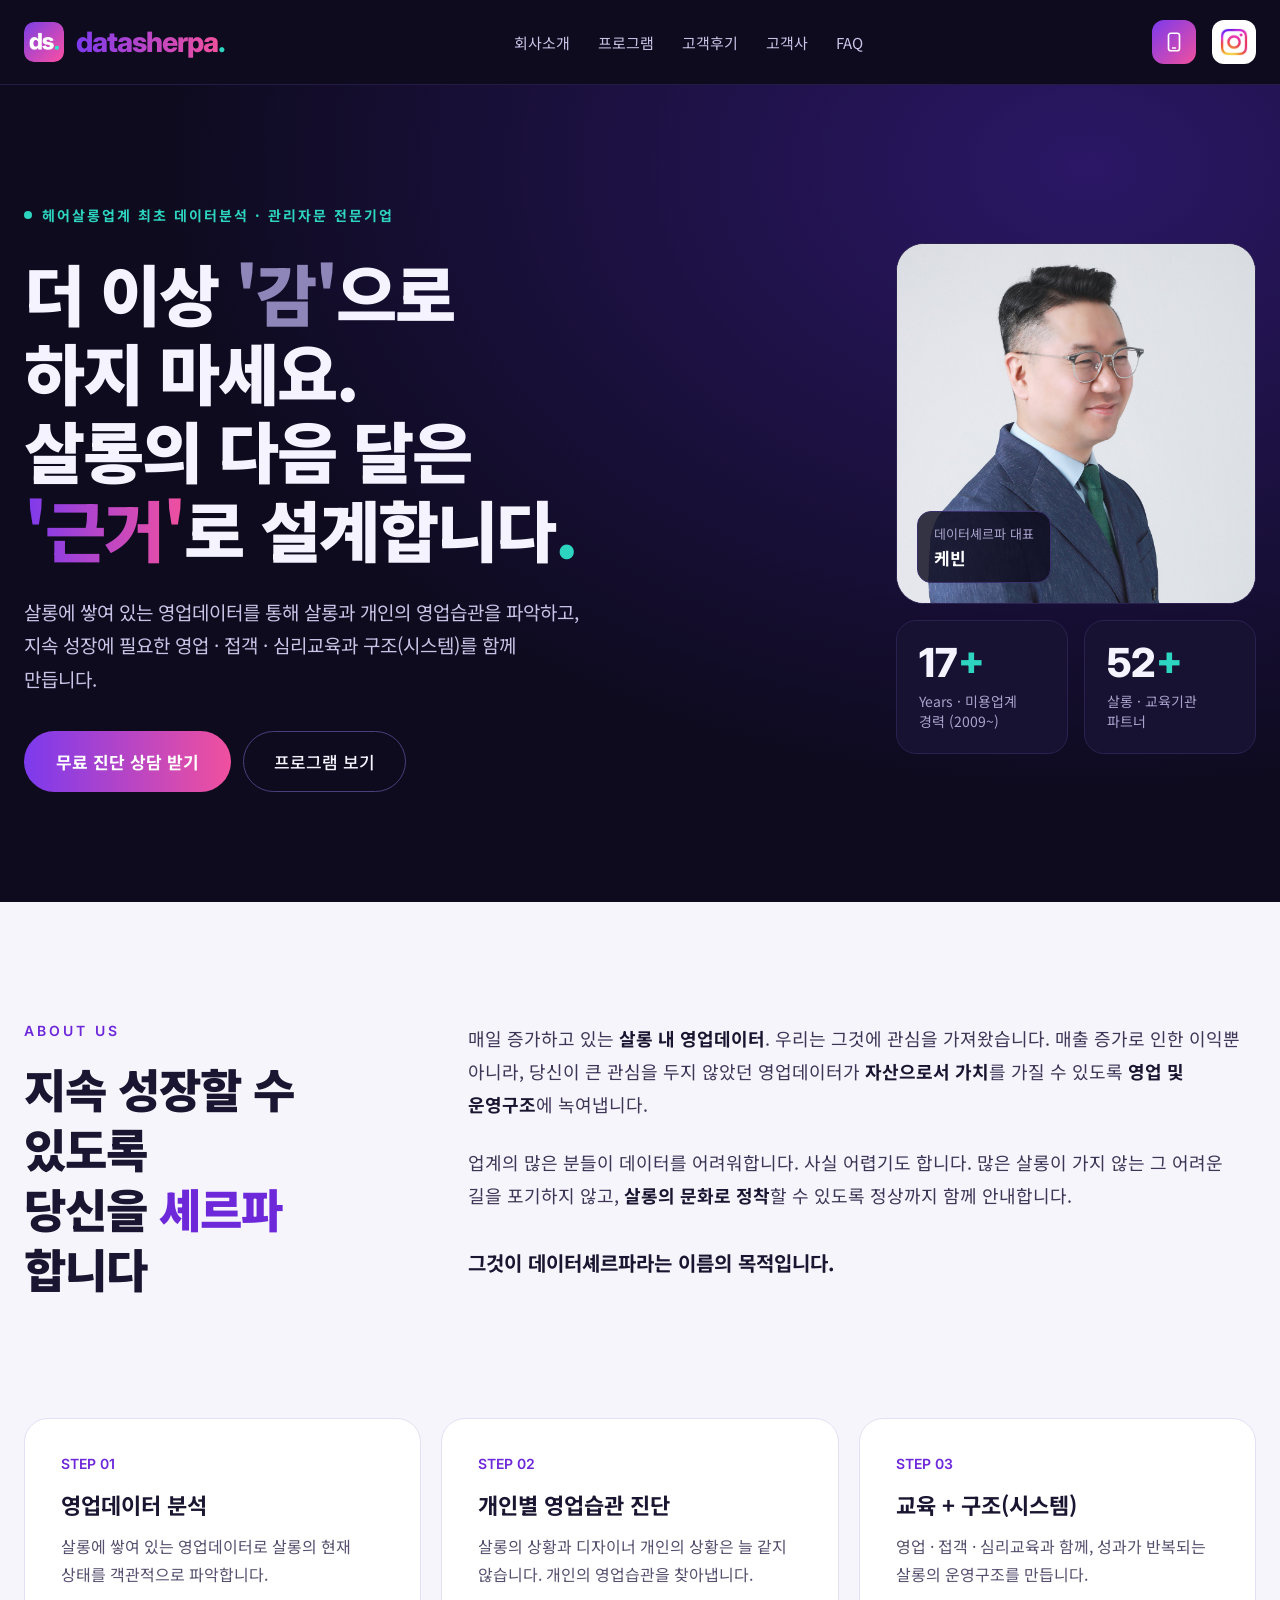
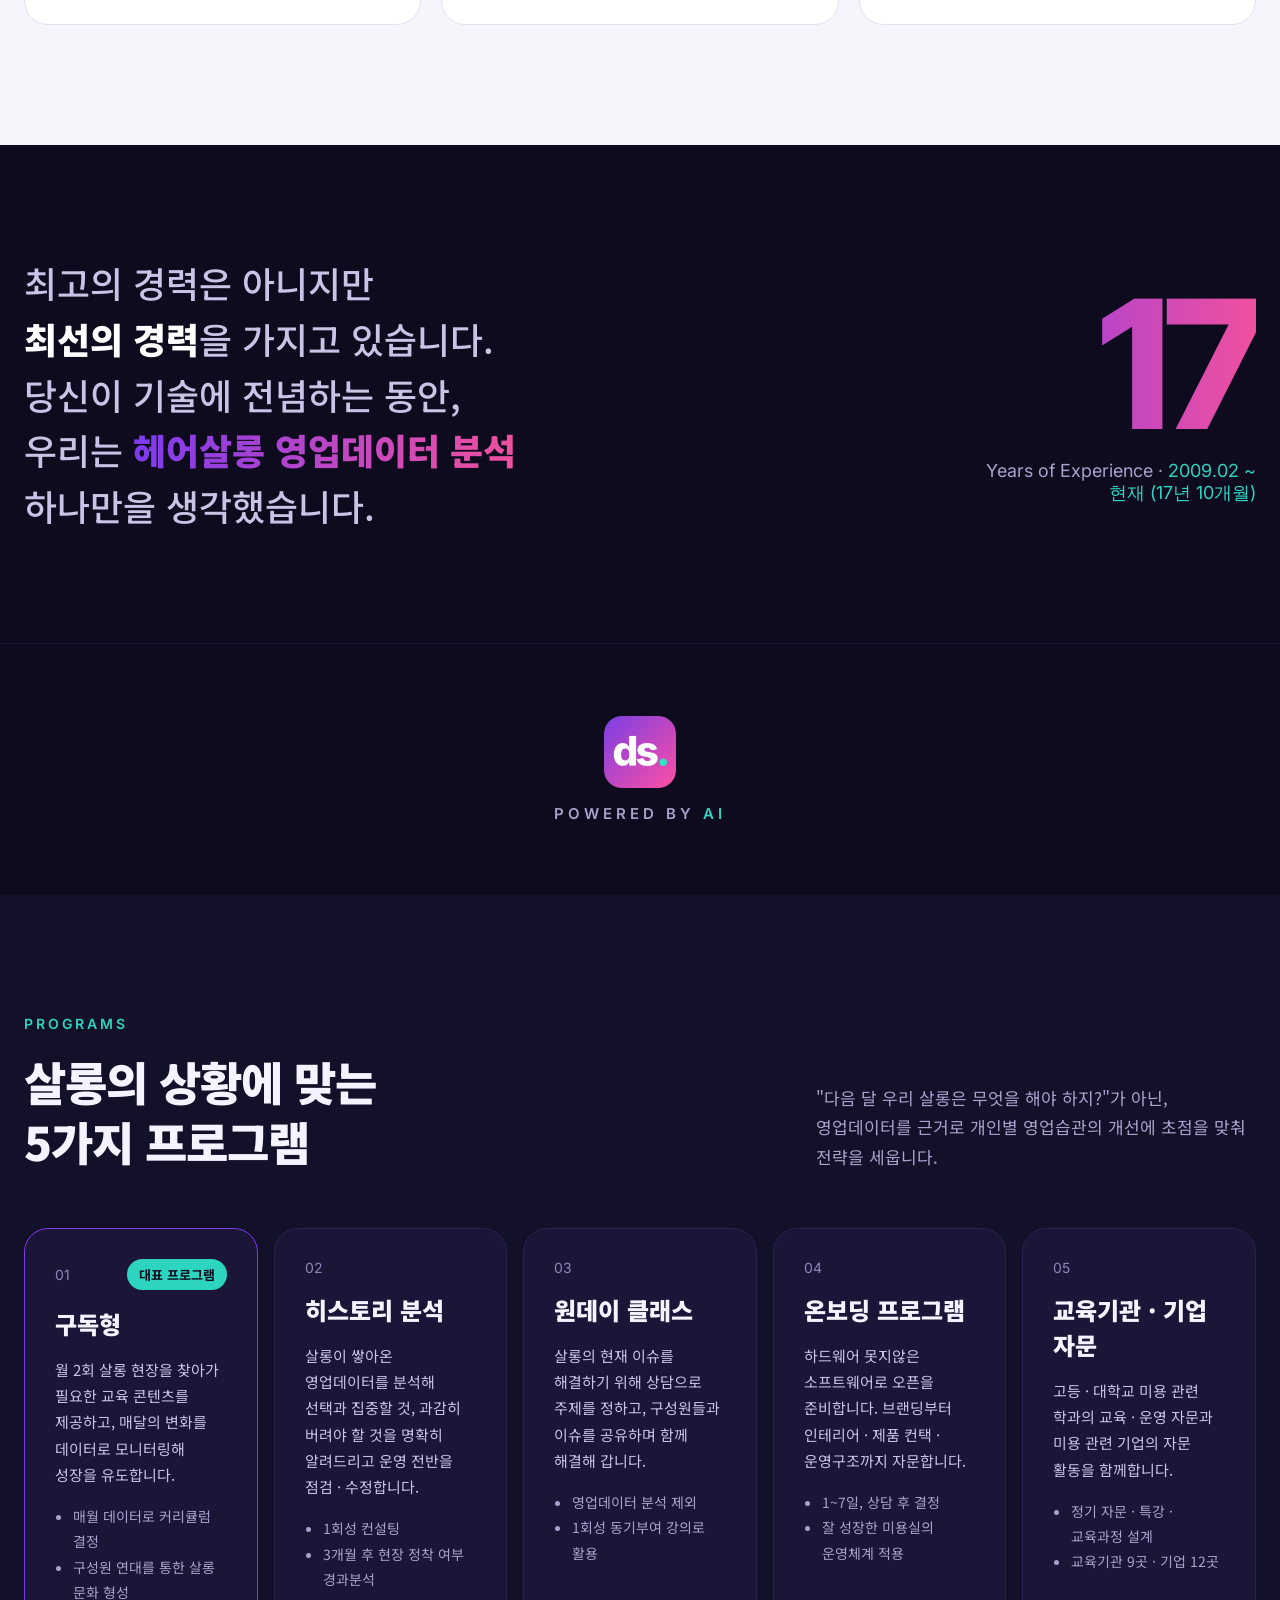
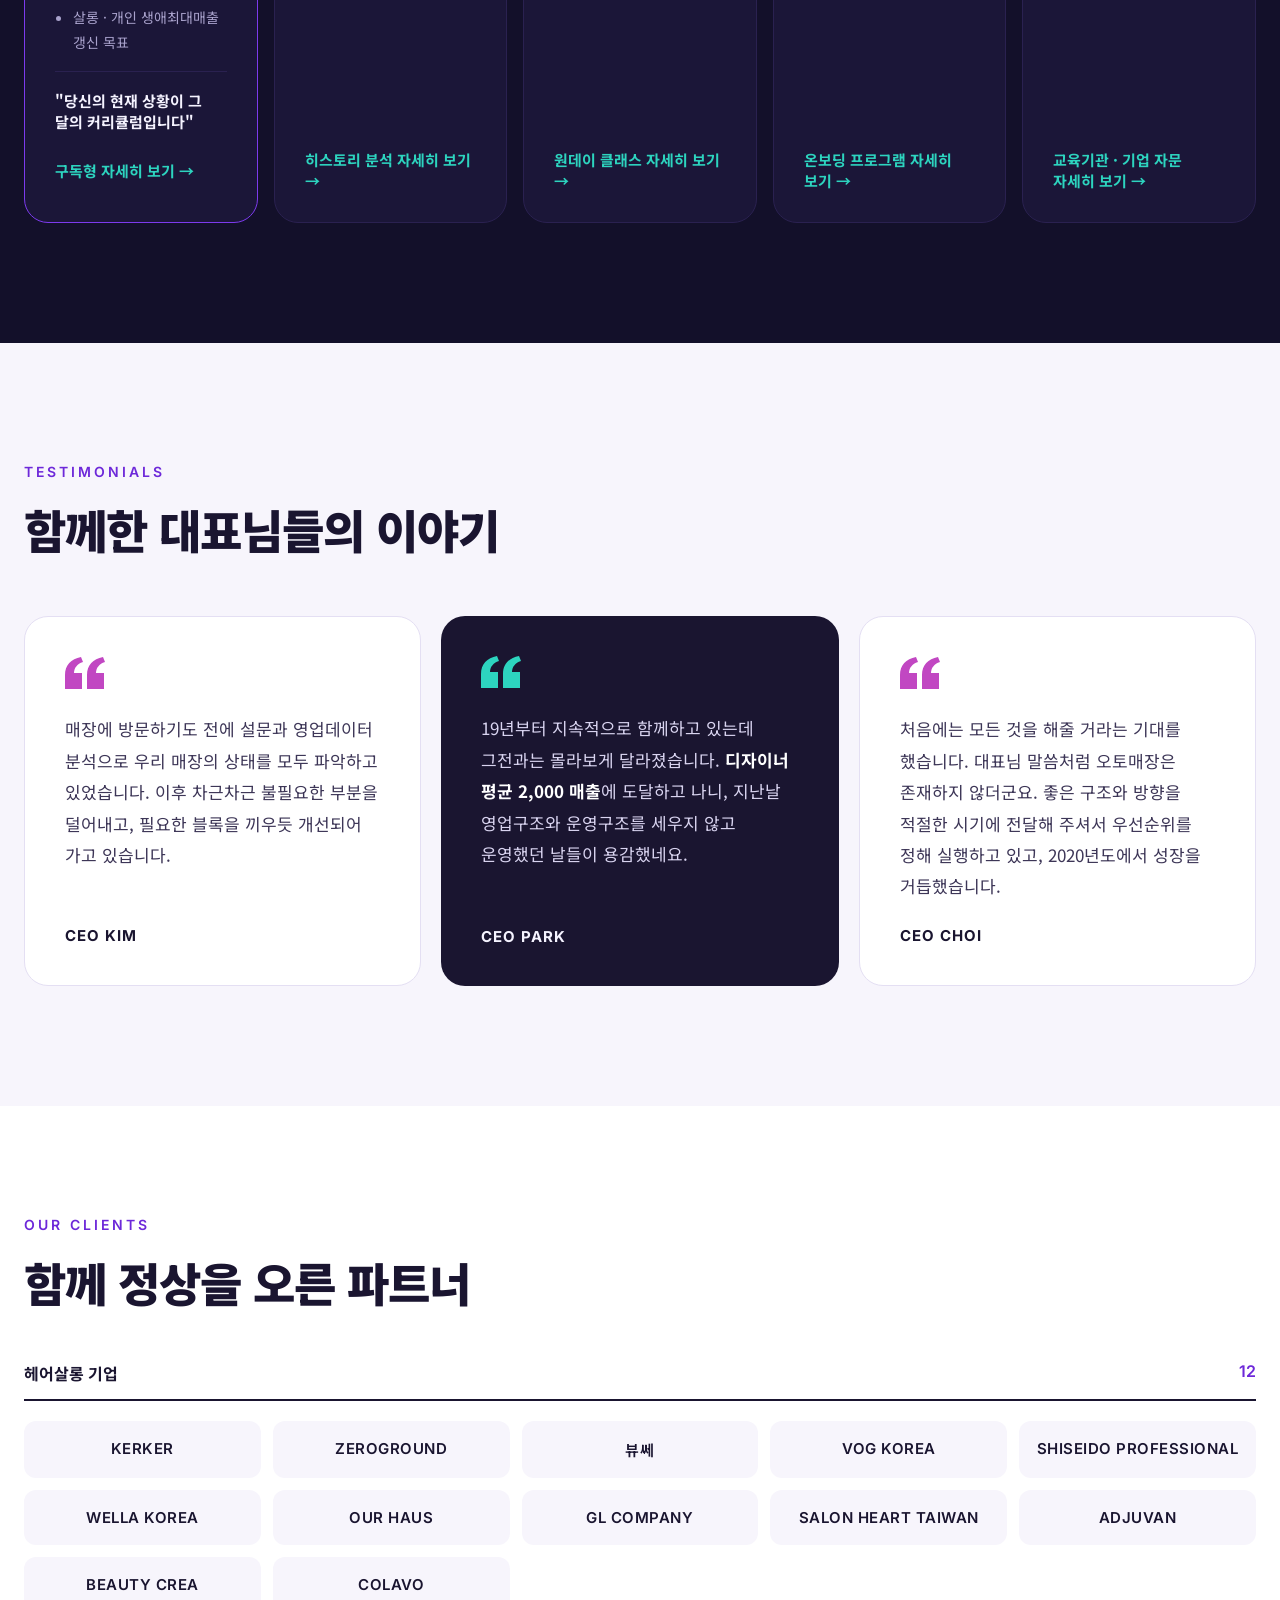
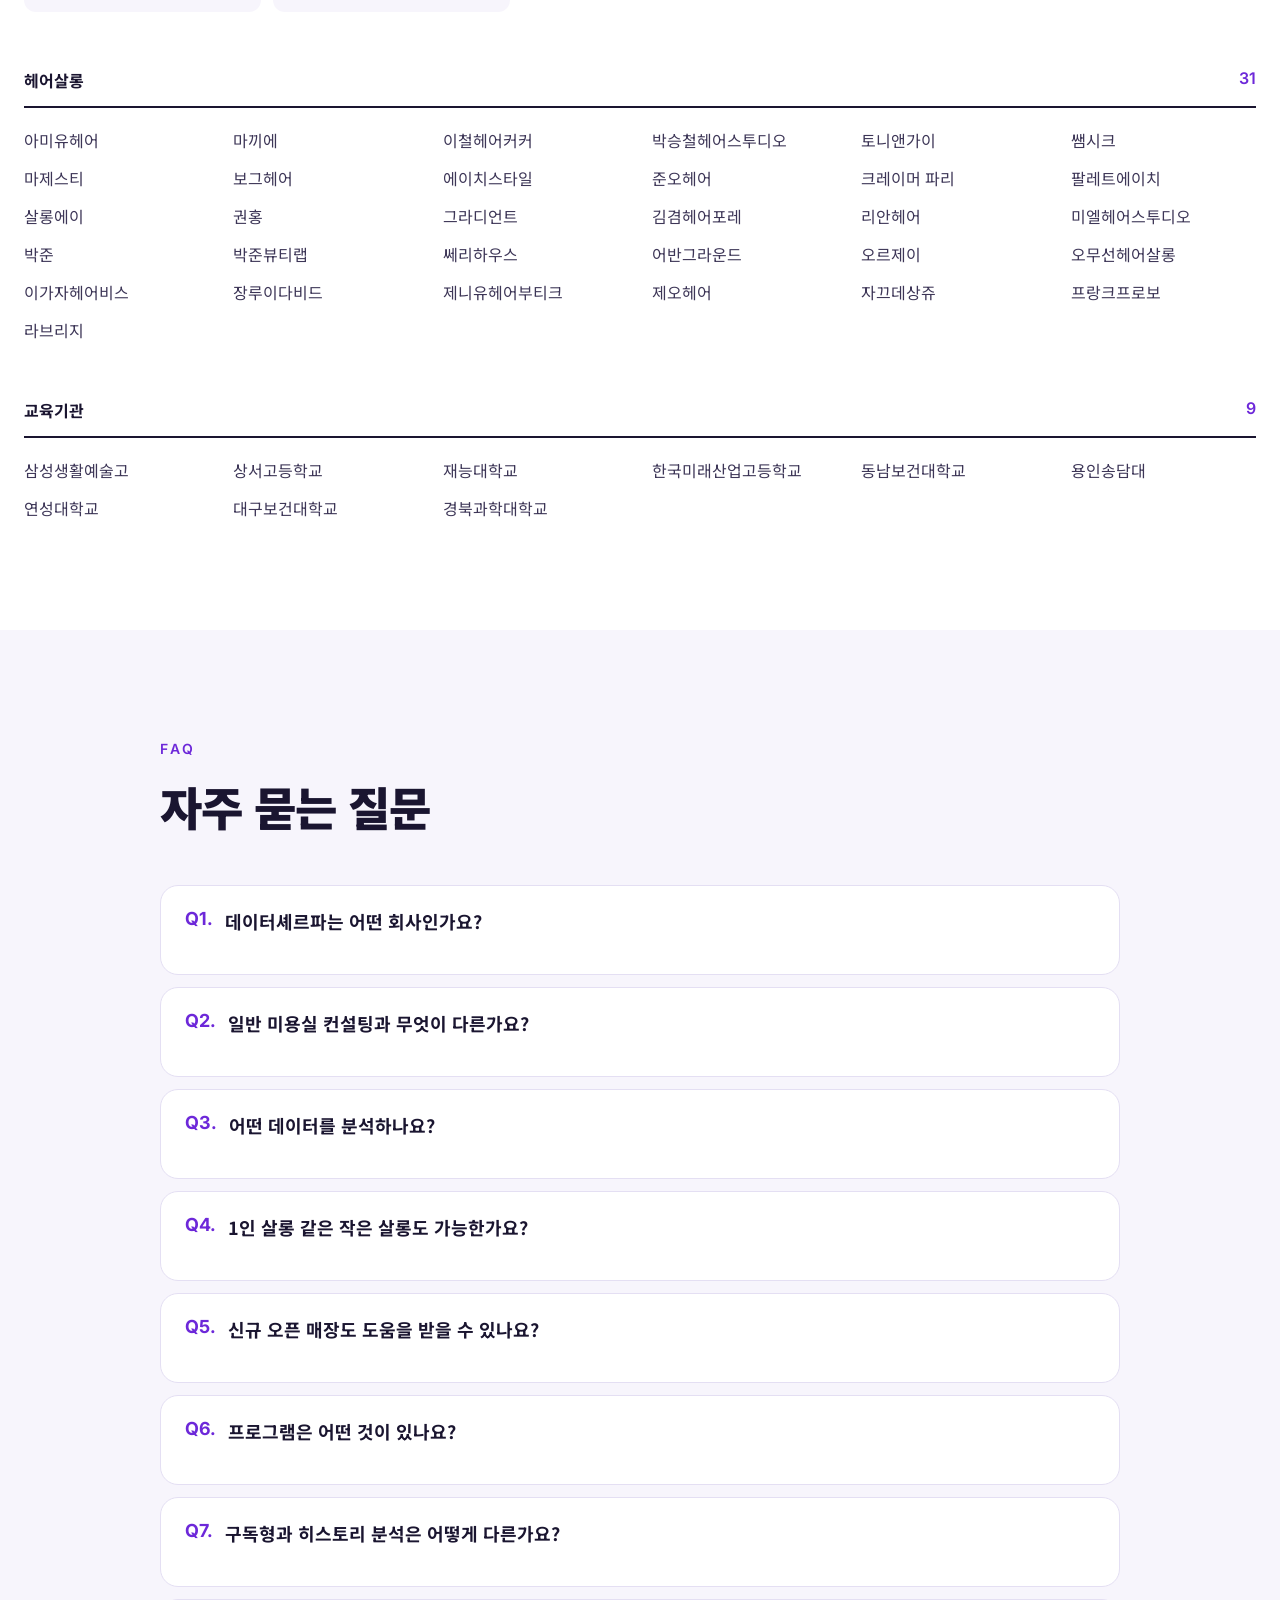
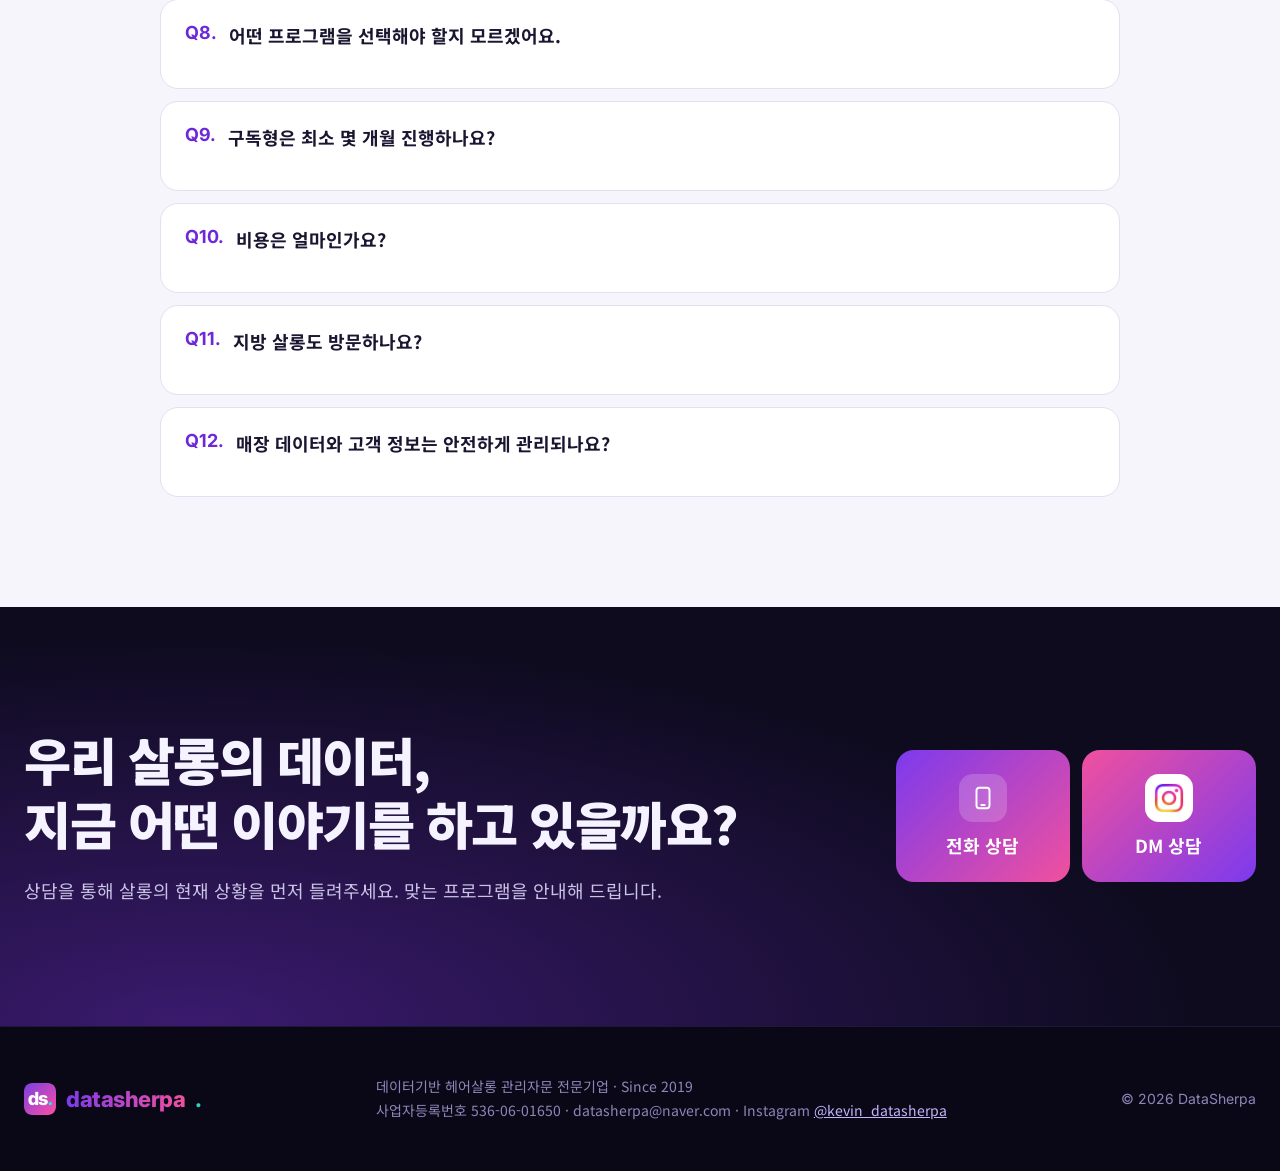
==== commit 088fdb0f: "Add files via upload" ====
--- a/index.html
+++ b/index.html
@@ -3,17 +3,18 @@
 <head>
 <meta charset="utf-8">
 <meta name="viewport" content="width=device-width, initial-scale=1">
-<title>미용학과·뷰티기업 교육 자문 | 데이터셰르파</title>
-<meta name="description" content="고등학교·대학교 미용 관련 학과의 교육·운영 자문과 미용 기업의 영업·교육 자문. 정기 자문, 특강, 교육과정 설계.">
-<meta property="og:title" content="교육기관 · 기업 자문 | 데이터셰르파">
-<meta property="og:description" content="현장의 영업데이터를 교실과 기업의 교육으로 잇습니다.">
-<meta property="og:image" content="https://www.datasherpa.co.kr/images/ceo.jpg">
-<meta property="og:url" content="https://www.datasherpa.co.kr/advisory/">
+<meta name="naver-site-verification" content="bb6cf5734bb46fe5d7887d565c5f20bb3df325ca" />
+<title>데이터셰르파 | 헤어살롱 영업데이터 분석·미용실 매출 컨설팅</title>
+<meta name="description" content="2009년 미용업계 입문, 2019년 창업. 헤어살롱 영업데이터로 미용실 매출 성장을 돕는 데이터셰르파.">
+<meta property="og:title" content="데이터셰르파 DataSherpa">
+<meta property="og:description" content="감이 아닌 근거로, 살롱의 다음 달을 설계합니다.">
+<meta property="og:image" content="https://www.datasherpa.co.kr/ceo.jpg">
+<meta property="og:url" content="https://www.datasherpa.co.kr/">
 <meta property="og:type" content="website">
 <meta property="og:site_name" content="데이터셰르파 DataSherpa">
 <meta property="og:locale" content="ko_KR">
-<link rel="canonical" href="https://www.datasherpa.co.kr/advisory/">
-<link rel="icon" type="image/png" href="/images/favicon.png">
+<link rel="canonical" href="https://www.datasherpa.co.kr/">
+<link rel="icon" type="image/png" href="favicon.png">
 <link rel="preconnect" href="https://fonts.googleapis.com">
 <link href="https://fonts.googleapis.com/css2?family=Inter:wght@400;600;800&amp;family=Noto+Sans+KR:wght@400;500;700;900&amp;display=swap" rel="stylesheet">
 <style>
@@ -21,21 +22,109 @@
 a{color:#C4B5FD}a:hover{color:#FFFFFF}
 .wm{background:linear-gradient(90deg,#7C3AED 0%,#C147C2 55%,#F0509E 100%);-webkit-background-clip:text;background-clip:text;color:transparent}
 </style>
-<style>html{scroll-behavior:smooth}img{max-width:100%}</style>
-<style>
-.pg ul,.pg ol{margin:0;padding:0 0 0 22px;line-height:1.9}
-.pg li{margin:2px 0}
-.pg p{margin:0 0 12px;line-height:1.85}
-.pg p:last-child{margin-bottom:0}
-.pg .note{margin-top:14px;font-size:15px;color:#6D28D9;font-weight:600}
-.pg blockquote{margin:0 0 14px;padding:20px 24px;background:#FFFFFF;border:1px solid #E4DFF3;border-radius:16px;font-size:17px;line-height:1.8}
-.pg cite{display:block;margin-top:10px;font-style:normal;font-family:Inter,sans-serif;font-size:14px;font-weight:700;color:#6D28D9}
-</style>
+<style>html{scroll-behavior:smooth}img{max-width:100%}summary::-webkit-details-marker{display:none}details[open] summary{color:#6D28D9}</style>
+<!-- 구조화 데이터 (검색엔진·AI용 회사 정보) -->
 <script type="application/ld+json">
-{"@context": "https://schema.org", "@type": "Service", "name": "교육기관·기업 자문", "description": "미용 관련 학과의 교육·운영 자문과 미용 기업의 영업·교육 자문을 정기 자문, 특강, 교육과정 설계로 진행합니다.", "url": "https://www.datasherpa.co.kr/advisory/", "areaServed": "대한민국", "provider": {"@type": "ProfessionalService", "@id": "https://www.datasherpa.co.kr/#organization", "name": "데이터셰르파"}}
+{
+ "@context": "https://schema.org",
+ "@type": "ProfessionalService",
+ "@id": "https://www.datasherpa.co.kr/#organization",
+ "name": "데이터셰르파",
+ "alternateName": [
+  "DataSherpa",
+  "datasherpa"
+ ],
+ "url": "https://www.datasherpa.co.kr/",
+ "logo": "https://www.datasherpa.co.kr/logo-icon.png",
+ "image": "https://www.datasherpa.co.kr/ceo.jpg",
+ "description": "헤어살롱업계 최초 데이터분석·관리자문 전문기업. 살롱 영업데이터를 근거로 살롱과 디자이너 개인의 영업습관을 진단하고 영업·접객·심리교육과 운영구조(시스템)를 만듭니다.",
+ "foundingDate": "2019",
+ "founder": {
+  "@type": "Person",
+  "name": "케빈",
+  "jobTitle": "대표"
+ },
+ "telephone": "+82-10-7112-6118",
+ "taxID": "536-06-01650",
+ "areaServed": {
+  "@type": "Country",
+  "name": "대한민국"
+ },
+ "knowsAbout": [
+  "헤어살롱 영업데이터 분석",
+  "미용실 매출 관리",
+  "헤어디자이너 영업습관 교육",
+  "살롱 운영구조 컨설팅"
+ ],
+ "sameAs": [
+  "https://www.instagram.com/kevin_datasherpa/"
+ ],
+ "contactPoint": [
+  {
+   "@type": "ContactPoint",
+   "contactType": "customer service",
+   "telephone": "+82-10-7112-6118",
+   "availableLanguage": "ko"
+  }
+ ],
+ "hasOfferCatalog": {
+  "@type": "OfferCatalog",
+  "name": "데이터셰르파 프로그램",
+  "itemListElement": [
+   {
+    "@type": "Offer",
+    "itemOffered": {
+     "@type": "Service",
+     "name": "구독형",
+     "description": "월 2회 살롱 현장을 찾아가 매달의 영업데이터로 교육 내용을 정하고 변화를 모니터링하는 장기 프로그램입니다.",
+     "url": "https://www.datasherpa.co.kr/subscription"
+    }
+   },
+   {
+    "@type": "Offer",
+    "itemOffered": {
+     "@type": "Service",
+     "name": "히스토리 분석",
+     "description": "살롱 오픈 이후의 모든 영업데이터를 분석해 선택과 집중할 것, 과감히 버려야 할 것을 알려드리는 1회성 컨설팅입니다.",
+     "url": "https://www.datasherpa.co.kr/history-analysis"
+    }
+   },
+   {
+    "@type": "Offer",
+    "itemOffered": {
+     "@type": "Service",
+     "name": "원데이 클래스",
+     "description": "상담으로 주제를 정해 살롱의 현재 이슈를 구성원과 함께 해결하는 1회성 교육입니다.",
+     "url": "https://www.datasherpa.co.kr/oneday-class"
+    }
+   },
+   {
+    "@type": "Offer",
+    "itemOffered": {
+     "@type": "Service",
+     "name": "온보딩 프로그램",
+     "description": "오픈을 준비하는 원장님을 위해 브랜딩부터 인테리어, 제품 컨택, 운영구조까지 오픈에 필요한 모든 부분을 자문하는 1~7일 프로그램입니다.",
+     "url": "https://www.datasherpa.co.kr/onboarding"
+    }
+   },
+   {
+    "@type": "Offer",
+    "itemOffered": {
+     "@type": "Service",
+     "name": "교육기관·기업 자문",
+     "description": "미용 관련 학과의 교육·운영 자문과 미용 기업의 영업·교육 자문을 정기 자문, 특강, 교육과정 설계로 진행합니다.",
+     "url": "https://www.datasherpa.co.kr/advisory"
+    }
+   }
+  ]
+ }
+}
 </script>
 <script type="application/ld+json">
-{"@context": "https://schema.org", "@type": "BreadcrumbList", "itemListElement": [{"@type": "ListItem", "position": 1, "name": "홈", "item": "https://www.datasherpa.co.kr/"}, {"@type": "ListItem", "position": 2, "name": "프로그램", "item": "https://www.datasherpa.co.kr/#programs"}, {"@type": "ListItem", "position": 3, "name": "교육기관 · 기업 자문", "item": "https://www.datasherpa.co.kr/advisory/"}]}
+{"@context": "https://schema.org", "@type": "WebSite", "name": "데이터셰르파 DataSherpa", "url": "https://www.datasherpa.co.kr/", "inLanguage": "ko-KR", "publisher": {"@id": "https://www.datasherpa.co.kr/#organization"}}
+</script>
+<script type="application/ld+json">
+{"@context": "https://schema.org", "@type": "FAQPage", "mainEntity": [{"@type": "Question", "name": "데이터셰르파는 어떤 회사인가요?", "acceptedAnswer": {"@type": "Answer", "text": "헤어살롱업계 최초의 데이터분석·관리자문 전문기업입니다. 2009년 미용업계에 입문한 대표가 현장 경력을 바탕으로 2019년에 창업했고, 살롱의 영업데이터로 살롱과 디자이너 개인의 영업습관을 진단해 매출 성장을 위한 교육과 운영구조를 만듭니다."}}, {"@type": "Question", "name": "일반 미용실 컨설팅과 무엇이 다른가요?", "acceptedAnswer": {"@type": "Answer", "text": "'감'이 아닌 살롱에 쌓인 영업데이터를 근거로 전략을 세웁니다. 살롱 전체 대책보다 디자이너 개인별 영업습관 개선에 초점을 두고, 정해진 커리큘럼 대신 매달 데이터로 교육 내용을 정합니다."}}, {"@type": "Question", "name": "어떤 데이터를 분석하나요?", "acceptedAnswer": {"@type": "Answer", "text": "디자이너 성향, 결제·시술 매출, 고객 수, 재방문율, 시술 비율, 유효 고객 수 등을 분석합니다. 살롱에서 쓰는 포스(매출 관리 프로그램)의 종류와 관계없이 모두 대응합니다."}}, {"@type": "Question", "name": "1인 살롱 같은 작은 살롱도 가능한가요?", "acceptedAnswer": {"@type": "Answer", "text": "네. 1인 살롱 등 소규모 살롱은 지역별 프로젝트로 운영합니다. 신청하시면 지역별 대기 인원이 찰 때 시작합니다."}}, {"@type": "Question", "name": "신규 오픈 매장도 도움을 받을 수 있나요?", "acceptedAnswer": {"@type": "Answer", "text": "네. 1~7일 과정의 온보딩 프로그램을 별도로 운영합니다. 이미 잘 성장한 미용실의 운영체계를 바탕으로 미리 준비하고, 브랜딩부터 인테리어·제품 컨택까지 오픈에 필요한 모든 부분을 자문합니다. 창업 비용의 대부분은 시설 같은 하드웨어에 쓰이지만, 매출을 만드는 것은 고객을 맞고 운영하는 소프트웨어이기 때문입니다."}}, {"@type": "Question", "name": "프로그램은 어떤 것이 있나요?", "acceptedAnswer": {"@type": "Answer", "text": "5가지입니다. 월 2회 방문하는 구독형, 1회성 컨설팅인 히스토리 분석, 현재 이슈를 해결하는 원데이 클래스, 신규 오픈을 준비하는 온보딩 프로그램, 미용 교육기관·기업을 위한 자문입니다."}}, {"@type": "Question", "name": "구독형과 히스토리 분석은 어떻게 다른가요?", "acceptedAnswer": {"@type": "Answer", "text": "구독형은 매달 현장을 찾아가 변화를 함께 만드는 장기 프로그램이고, 히스토리 분석은 쌓아온 데이터를 한 번 진단해 방향을 제시하는 1회성 컨설팅입니다. 히스토리 분석도 3개월 뒤 현장에 정착됐는지 경과분석을 합니다."}}, {"@type": "Question", "name": "어떤 프로그램을 선택해야 할지 모르겠어요.", "acceptedAnswer": {"@type": "Answer", "text": "상담에서 살롱의 현재 상황을 듣고 맞는 프로그램을 안내해 드립니다. 지속적인 변화가 목표라면 구독형, 방향 점검이 필요하면 히스토리 분석, 당장의 이슈와 동기부여가 필요하면 원데이 클래스, 오픈을 준비 중이라면 온보딩 프로그램이 맞습니다."}}, {"@type": "Question", "name": "구독형은 최소 몇 개월 진행하나요?", "acceptedAnswer": {"@type": "Answer", "text": "최소 계약 기간은 1년입니다. 변화가 보이는 시점은 살롱의 문화 준비 정도에 따라 다르며, 구성원을 모두 만나본 뒤 예측해 안내해 드립니다."}}, {"@type": "Question", "name": "비용은 얼마인가요?", "acceptedAnswer": {"@type": "Answer", "text": "살롱 규모와 디자이너 수, 프로그램에 따라 달라서 상담 후 안내해 드립니다. 전화(010-7112-6118)나 인스타그램 DM(@kevin_datasherpa)으로 문의해 주세요."}}, {"@type": "Question", "name": "지방 살롱도 방문하나요?", "acceptedAnswer": {"@type": "Answer", "text": "네, 지방도 가능합니다. 수도권과 달리 이동 시간을 고려해 교통비가 추가될 수 있습니다."}}, {"@type": "Question", "name": "매장 데이터와 고객 정보는 안전하게 관리되나요?", "acceptedAnswer": {"@type": "Answer", "text": "네. 개인정보보호법을 준수해 살롱의 데이터와 고객 정보를 다룹니다."}}]}
 </script>
 <!-- Google Analytics 4 -->
 <script async src="https://www.googletagmanager.com/gtag/js?id=G-FYFXJC6GLL"></script>
@@ -60,69 +149,306 @@
 <!-- NAV -->
 <header style="border-bottom: 1px solid #241C45; background: #0E0B1F">
 <div style="max-width: 1240px; margin: 0 auto; padding: 20px 24px; display: flex; flex-wrap: wrap; align-items: center; justify-content: space-between; gap: 16px">
-<a href="/" style="text-decoration: none; font-family: Inter, sans-serif; font-weight: 800; font-size: 28px; letter-spacing: -1px; line-height: 1; display: inline-flex; align-items: center; gap: 12px"><img src="/images/logo-icon.png" alt="" width="40" height="40" style="width: 40px; height: 40px; border-radius: 10px; display: block"><span><span class="wm">datasherpa</span><span style="color: #2DD4BF">.</span></span></a>
+<a href="#top" style="text-decoration: none; font-family: Inter, sans-serif; font-weight: 800; font-size: 28px; letter-spacing: -1px; line-height: 1; display: inline-flex; align-items: center; gap: 12px"><img src="logo-icon.png" alt="" width="40" height="40" style="width: 40px; height: 40px; border-radius: 10px; display: block"><span><span class="wm">datasherpa</span><span style="color: #2DD4BF">.</span></span></a>
 <nav aria-label="주요 메뉴" style="display: flex; flex-wrap: wrap; gap: 28px; font-size: 15px">
-<a href="/#about" style="text-decoration: none; color: #C9C3E6">회사소개</a>
-<a href="/#programs" style="text-decoration: none; color: #C9C3E6">프로그램</a>
-<a href="/#reviews" style="text-decoration: none; color: #C9C3E6">고객후기</a>
-<a href="/#clients" style="text-decoration: none; color: #C9C3E6">고객사</a>
-<a href="/#faq" style="text-decoration: none; color: #C9C3E6">FAQ</a>
+<a href="#about" style="text-decoration: none; color: #C9C3E6">회사소개</a>
+<a href="#programs" style="text-decoration: none; color: #C9C3E6">프로그램</a>
+<a href="#reviews" style="text-decoration: none; color: #C9C3E6">고객후기</a>
+<a href="#clients" style="text-decoration: none; color: #C9C3E6">고객사</a>
+<a href="#faq" style="text-decoration: none; color: #C9C3E6">FAQ</a>
 </nav>
 <div style="display: flex; flex-wrap: wrap; align-items: center; gap: 16px">
 <a href="tel:01071126118" aria-label="전화 상담" title="전화 상담" style="width: 44px; height: 44px; border-radius: 12px; background: linear-gradient(135deg,#7C3AED,#F0509E); display: inline-flex; align-items: center; justify-content: center"><svg aria-hidden="true" width="22" height="22" viewBox="0 0 24 24" fill="none" stroke="#FFFFFF" stroke-width="1.8" stroke-linecap="round" stroke-linejoin="round"><rect x="6" y="2.5" width="12" height="19" rx="2.5"></rect><path d="M10.5 18.5h3"></path></svg></a>
-<a href="https://ig.me/m/kevin_datasherpa" aria-label="인스타그램 DM 상담" title="인스타그램 DM 상담" style="width: 44px; height: 44px; border-radius: 12px; background: #FFFFFF; display: inline-flex; align-items: center; justify-content: center"><img src="/images/instagram.png" alt="" width="28" height="28" style="width: 28px; height: 28px; display: block"></a>
+<a href="https://ig.me/m/kevin_datasherpa" aria-label="인스타그램 DM 상담" title="인스타그램 DM 상담" style="width: 44px; height: 44px; border-radius: 12px; background: #FFFFFF; display: inline-flex; align-items: center; justify-content: center"><img src="instagram.png" alt="" width="28" height="28" style="width: 28px; height: 28px; display: block"></a>
 </div>
 </div>
 </header>
 
-
-<!-- PROGRAM HERO -->
-<section style="background: radial-gradient(ellipse at 85% 10%, #2B1766 0%, #0E0B1F 60%)">
-<div style="max-width: 1040px; margin: 0 auto; padding: 72px 24px 80px; display: flex; flex-direction: column; gap: 22px">
-<nav aria-label="현재 위치" style="font-size: 14px; color: #A9A2CC"><a href="/" style="color: #A9A2CC">홈</a> / <a href="/#programs" style="color: #A9A2CC">프로그램</a> / <span style="color: #F5F3FF">교육기관 · 기업 자문</span></nav>
-<p style="margin: 0; font-family: Inter, sans-serif; font-size: 14px; letter-spacing: 3px; font-weight: 600; color: #2DD4BF">PROGRAM 05</p>
-<h1 style="margin: 0; font-size: clamp(36px, 5vw, 60px); line-height: 1.2; font-weight: 900; letter-spacing: -1.5px">교육기관 · 기업 자문</h1>
-<p style="margin: 0; font-size: clamp(20px, 2.2vw, 26px); line-height: 1.5; font-weight: 700" class="wm">현장의 영업데이터를 교실과 기업의 교육으로 잇습니다.</p>
-<p style="margin: 0; font-size: 18px; line-height: 1.75; color: #C9C3E6; max-width: 720px">미용 관련 학과의 교육·운영 자문과 미용 기업의 영업·교육 자문을 정기 자문, 특강, 교육과정 설계로 진행합니다.</p>
-<div style="display: grid; grid-template-columns: repeat(auto-fit, minmax(200px, 1fr)); gap: 12px; padding-top: 8px">
-<div style="background: #171231; border: 1px solid #2A2150; border-radius: 16px; padding: 18px 20px"><div style="font-size: 13px; color: #A9A2CC">형태</div><div style="font-size: 17px; font-weight: 700; margin-top: 6px">정기 자문 · 특강 · 교육과정 설계</div></div>
-<div style="background: #171231; border: 1px solid #2A2150; border-radius: 16px; padding: 18px 20px"><div style="font-size: 13px; color: #A9A2CC">교육기관</div><div style="font-size: 17px; font-weight: 700; margin-top: 6px">9곳</div></div>
-<div style="background: #171231; border: 1px solid #2A2150; border-radius: 16px; padding: 18px 20px"><div style="font-size: 13px; color: #A9A2CC">기업</div><div style="font-size: 17px; font-weight: 700; margin-top: 6px">12곳</div></div>
-</div>
+<!-- HERO -->
+<section id="top" style="background: radial-gradient(ellipse at 85% 10%, #2B1766 0%, #0E0B1F 60%)">
+<div style="max-width: 1240px; margin: 0 auto; padding: 120px 24px 110px; display: flex; flex-wrap: wrap; gap: 64px; align-items: center">
+<div style="flex: 999 1 560px; min-width: 0; display: flex; flex-direction: column; gap: 28px">
+<p style="margin: 0; display: inline-flex; align-items: center; gap: 10px; font-size: 14px; letter-spacing: 2px; color: #2DD4BF; font-weight: 700">
+<span style="width: 8px; height: 8px; border-radius: 50%; background: #2DD4BF; display: inline-block"></span>헤어살롱업계 최초 데이터분석 · 관리자문 전문기업</p>
+<h1 style="margin: 0; font-size: clamp(40px, 5.2vw, 72px); line-height: 1.18; font-weight: 900; letter-spacing: -2px">더 이상 <span style="color: #8E86B8">'감'</span>으로<br>하지 마세요.<br>살롱의 다음 달은<br><span class="wm">'근거'</span>로 설계합니다<span style="color: #2DD4BF">.</span></h1>
+<p style="margin: 0; font-size: 19px; line-height: 1.75; color: #C9C3E6; max-width: 560px">살롱에 쌓여 있는 영업데이터를 통해 살롱과 개인의 영업습관을 파악하고, 지속 성장에 필요한 영업 · 접객 · 심리교육과 구조(시스템)를 함께 만듭니다.</p>
 <div style="display: flex; flex-wrap: wrap; gap: 12px; padding-top: 8px">
 <a href="#contact" style="text-decoration: none; background: linear-gradient(90deg,#7C3AED,#F0509E); color: #FFFFFF; font-weight: 700; font-size: 17px; padding: 18px 32px; border-radius: 999px; min-height: 44px; box-sizing: border-box">무료 진단 상담 받기</a>
-<a href="/#faq" style="text-decoration: none; border: 1px solid #4A3F7A; color: #F5F3FF; font-size: 17px; padding: 17px 30px; border-radius: 999px; min-height: 44px; box-sizing: border-box">자주 묻는 질문</a>
-</div>
-</div>
-</section>
-
-<!-- PROGRAM DETAIL -->
-<section class="pg" style="background: #F7F5FC; color: #1A1530">
-<div style="max-width: 1040px; margin: 0 auto; padding: 40px 24px 100px">
-<div style="display: flex; flex-wrap: wrap; gap: 16px 48px; padding: 36px 0; border-top: 1px solid #E4DFF3">
-<h2 style="flex: 1 1 200px; margin: 0; font-size: 22px; font-weight: 900">대상</h2>
-<div style="flex: 999 1 480px; min-width: 0; font-size: 17px; color: #3D3657"><ul><li>고등학교·대학교 미용 관련 학과: 교육과정·학과 운영 자문, 특강</li><li>미용 관련 기업: 거래 살롱·교육팀 대상 영업·교육 자문</li></ul></div>
-</div>
-<div style="display: flex; flex-wrap: wrap; gap: 16px 48px; padding: 36px 0; border-top: 1px solid #E4DFF3">
-<h2 style="flex: 1 1 200px; margin: 0; font-size: 22px; font-weight: 900">함께한 기관</h2>
-<div style="flex: 999 1 480px; min-width: 0; font-size: 17px; color: #3D3657"><p><strong>교육기관 (9곳)</strong><br>삼성생활예술고, 상서고등학교, 재능대학교, 한국미래산업고등학교, 동남보건대학교, 용인송담대, 연성대학교, 대구보건대학교, 경북과학대학교</p><p><strong>기업 (12곳)</strong><br>KERKER, ZEROGROUND, 뷰쎄, VOG KOREA, SHISEIDO PROFESSIONAL, WELLA KOREA, OUR HAUS, GL COMPANY, SALON HEART TAIWAN, ADJUVAN, BEAUTY CREA, COLAVO</p></div>
-</div>
-<div style="display: flex; flex-wrap: wrap; gap: 16px 48px; padding: 36px 0; border-top: 1px solid #E4DFF3">
-<h2 style="flex: 1 1 200px; margin: 0; font-size: 22px; font-weight: 900">진행 방식</h2>
-<div style="flex: 999 1 480px; min-width: 0; font-size: 17px; color: #3D3657"><p>정기 자문, 특강, 교육과정 설계를 모두 진행합니다. 기관·기업의 목적에 맞춰 상담 후 설계합니다.</p></div>
-</div>
-</div>
-</section>
-
-<!-- OTHER PROGRAMS -->
-<section style="background: #13102A">
-<div style="max-width: 1040px; margin: 0 auto; padding: 72px 24px">
-<h2 style="margin: 0 0 24px; font-size: 24px; font-weight: 900">다른 프로그램</h2>
-<div style="display: grid; grid-template-columns: repeat(auto-fit, minmax(220px, 1fr)); gap: 12px">
-<a href="/subscription/" style="text-decoration: none; color: #F5F3FF; background: #1B1638; border: 1px solid #2A2150; border-radius: 16px; padding: 18px 20px; min-height: 44px; display: flex; justify-content: space-between; gap: 12px"><span><span style="font-family: Inter, sans-serif; color: #8E86B8; font-size: 13px">01</span><br><strong style="font-size: 17px">구독형</strong></span><span style="color: #2DD4BF">→</span></a>
-<a href="/history-analysis/" style="text-decoration: none; color: #F5F3FF; background: #1B1638; border: 1px solid #2A2150; border-radius: 16px; padding: 18px 20px; min-height: 44px; display: flex; justify-content: space-between; gap: 12px"><span><span style="font-family: Inter, sans-serif; color: #8E86B8; font-size: 13px">02</span><br><strong style="font-size: 17px">히스토리 분석</strong></span><span style="color: #2DD4BF">→</span></a>
-<a href="/oneday-class/" style="text-decoration: none; color: #F5F3FF; background: #1B1638; border: 1px solid #2A2150; border-radius: 16px; padding: 18px 20px; min-height: 44px; display: flex; justify-content: space-between; gap: 12px"><span><span style="font-family: Inter, sans-serif; color: #8E86B8; font-size: 13px">03</span><br><strong style="font-size: 17px">원데이 클래스</strong></span><span style="color: #2DD4BF">→</span></a>
-<a href="/onboarding/" style="text-decoration: none; color: #F5F3FF; background: #1B1638; border: 1px solid #2A2150; border-radius: 16px; padding: 18px 20px; min-height: 44px; display: flex; justify-content: space-between; gap: 12px"><span><span style="font-family: Inter, sans-serif; color: #8E86B8; font-size: 13px">04</span><br><strong style="font-size: 17px">온보딩 프로그램</strong></span><span style="color: #2DD4BF">→</span></a>
+<a href="#programs" style="text-decoration: none; border: 1px solid #4A3F7A; color: #F5F3FF; font-weight: 500; font-size: 17px; padding: 17px 30px; border-radius: 999px; min-height: 44px; box-sizing: border-box">프로그램 보기</a>
+</div>
+</div>
+<div style="flex: 1 1 360px; min-width: 0; display: flex; flex-direction: column; gap: 16px">
+<div style="position: relative; aspect-ratio: 1 / 1; border-radius: 28px; overflow: hidden; background: #E6E8EC; border: 1px solid #2A2150">
+<img src="ceo.jpg" alt="데이터셰르파 대표 프로필 사진" style="width: 100%; height: 100%; object-fit: cover; object-position: center top; display: block">
+<div style="position: absolute; left: 20px; bottom: 20px; background: rgba(14, 11, 31, 0.82); border: 1px solid #3A2F6A; border-radius: 14px; padding: 12px 16px">
+<div style="font-size: 13px; color: #A9A2CC">데이터셰르파 대표</div>
+<div style="font-size: 17px; font-weight: 700; color: #FFFFFF; margin-top: 2px">케빈</div>
+</div>
+</div>
+<div style="display: grid; grid-template-columns: repeat(2, minmax(0, 1fr)); gap: 16px">
+<div style="background: #171231; border: 1px solid #2A2150; border-radius: 20px; padding: 22px">
+<div style="font-family: Inter, sans-serif; font-size: 40px; font-weight: 800; line-height: 1"><span class="js-years">17</span><span style="color: #2DD4BF">+</span></div>
+<div style="font-size: 14px; color: #A9A2CC; margin-top: 8px">Years · 미용업계 경력 (2009~)</div>
+</div>
+<div style="background: #171231; border: 1px solid #2A2150; border-radius: 20px; padding: 22px">
+<div style="font-family: Inter, sans-serif; font-size: 40px; font-weight: 800; line-height: 1">52<span style="color: #2DD4BF">+</span></div>
+<div style="font-size: 14px; color: #A9A2CC; margin-top: 8px">살롱 · 교육기관 파트너</div>
+</div>
+</div>
+</div>
+</div>
+</section>
+
+<!-- ABOUT -->
+<section id="about" style="background: #F7F5FC; color: #1A1530">
+<div style="max-width: 1240px; margin: 0 auto; padding: 120px 24px; display: flex; flex-wrap: wrap; gap: 64px">
+<div style="flex: 1 1 380px; min-width: 0">
+<p style="margin: 0 0 20px; font-family: Inter, sans-serif; font-size: 14px; letter-spacing: 3px; font-weight: 600; color: #6D28D9">ABOUT US</p>
+<h2 style="margin: 0; font-size: clamp(32px, 3.6vw, 48px); line-height: 1.3; font-weight: 900; letter-spacing: -1px">지속 성장할 수 있도록<br>당신을 <span style="color: #6D28D9">셰르파</span> 합니다</h2>
+</div>
+<div style="flex: 999 1 560px; min-width: 0; display: flex; flex-direction: column; gap: 24px; font-size: 18px; line-height: 1.85; color: #3D3657">
+<p style="margin: 0">매일 증가하고 있는 <strong style="color: #1A1530">살롱 내 영업데이터</strong>. 우리는 그것에 관심을 가져왔습니다. 매출 증가로 인한 이익뿐 아니라, 당신이 큰 관심을 두지 않았던 영업데이터가 <strong style="color: #1A1530">자산으로서 가치</strong>를 가질 수 있도록 <strong style="color: #1A1530">영업 및 운영구조</strong>에 녹여냅니다.</p>
+<p style="margin: 0">업계의 많은 분들이 데이터를 어려워합니다. 사실 어렵기도 합니다. 많은 살롱이 가지 않는 그 어려운 길을 포기하지 않고, <strong style="color: #1A1530">살롱의 문화로 정착</strong>할 수 있도록 정상까지 함께 안내합니다.</p>
+<p style="margin: 0; padding-top: 8px; font-size: 20px; font-weight: 700; color: #1A1530">그것이 데이터셰르파라는 이름의 목적입니다.</p>
+</div>
+</div>
+
+<!-- APPROACH -->
+<div style="max-width: 1240px; margin: 0 auto; padding: 0 24px 120px">
+<div style="display: grid; grid-template-columns: repeat(auto-fit, minmax(260px, 1fr)); gap: 20px">
+<div style="background: #FFFFFF; border: 1px solid #E4DFF3; border-radius: 24px; padding: 36px">
+<div style="font-family: Inter, sans-serif; font-size: 14px; font-weight: 600; color: #6D28D9">STEP 01</div>
+<h3 style="margin: 16px 0 12px; font-size: 22px; font-weight: 700">영업데이터 분석</h3>
+<p style="margin: 0; font-size: 16px; line-height: 1.75; color: #57506F">살롱에 쌓여 있는 영업데이터로 살롱의 현재 상태를 객관적으로 파악합니다.</p>
+</div>
+<div style="background: #FFFFFF; border: 1px solid #E4DFF3; border-radius: 24px; padding: 36px">
+<div style="font-family: Inter, sans-serif; font-size: 14px; font-weight: 600; color: #6D28D9">STEP 02</div>
+<h3 style="margin: 16px 0 12px; font-size: 22px; font-weight: 700">개인별 영업습관 진단</h3>
+<p style="margin: 0; font-size: 16px; line-height: 1.75; color: #57506F">살롱의 상황과 디자이너 개인의 상황은 늘 같지 않습니다. 개인의 영업습관을 찾아냅니다.</p>
+</div>
+<div style="background: #FFFFFF; border: 1px solid #E4DFF3; border-radius: 24px; padding: 36px">
+<div style="font-family: Inter, sans-serif; font-size: 14px; font-weight: 600; color: #6D28D9">STEP 03</div>
+<h3 style="margin: 16px 0 12px; font-size: 22px; font-weight: 700">교육 + 구조(시스템)</h3>
+<p style="margin: 0; font-size: 16px; line-height: 1.75; color: #57506F">영업 · 접객 · 심리교육과 함께, 성과가 반복되는 살롱의 운영구조를 만듭니다.</p>
+</div>
+</div>
+</div>
+</section>
+
+<!-- CAREER BAND -->
+<section style="background: #0E0B1F">
+<div style="max-width: 1240px; margin: 0 auto; padding: 110px 24px; display: flex; flex-wrap: wrap; gap: 48px; align-items: center; justify-content: space-between">
+<div style="flex: 999 1 560px; min-width: 0">
+<p style="margin: 0; font-size: clamp(26px, 2.8vw, 38px); line-height: 1.55; font-weight: 500; color: #C9C3E6">최고의 경력은 아니지만<br><strong style="color: #FFFFFF; font-weight: 900">최선의 경력</strong>을 가지고 있습니다.<br>당신이 기술에 전념하는 동안,<br>우리는 <span class="wm" style="font-weight: 900">헤어살롱 영업데이터 분석</span><br>하나만을 생각했습니다.</p>
+</div>
+<div style="flex: 1 1 300px; min-width: 0; text-align: right">
+<div style="font-family: Inter, sans-serif; font-weight: 800; font-size: clamp(120px, 14vw, 200px); line-height: 0.9; letter-spacing: -8px" class="wm"><span class="js-years">17</span></div>
+<div style="font-family: Inter, sans-serif; font-size: 18px; color: #A9A2CC; margin-top: 16px">Years of Experience · <span style="color: #2DD4BF"><span class="js-career">2009.02 ~ 현재</span></span></div>
+</div>
+</div>
+</section>
+
+<!-- POWERED BY AI -->
+<section aria-label="powered by AI" style="background: #0E0B1F; border-top: 1px solid #1E1838">
+<div style="max-width: 1240px; margin: 0 auto; padding: 72px 24px; display: flex; flex-direction: column; align-items: center; gap: 16px">
+<img src="logo-icon.png" alt="데이터셰르파 아이콘 로고" width="72" height="72" style="width: 72px; height: 72px; border-radius: 18px; display: block">
+<p style="margin: 0; font-family: Inter, sans-serif; font-size: 15px; font-weight: 600; letter-spacing: 4px; text-transform: uppercase; color: #A9A2CC">powered by <span style="color: #2DD4BF">AI</span></p>
+</div>
+</section>
+
+<!-- PROGRAMS -->
+<section id="programs" style="background: #13102A">
+<div style="max-width: 1240px; margin: 0 auto; padding: 120px 24px">
+<div style="display: flex; flex-wrap: wrap; justify-content: space-between; align-items: flex-end; gap: 24px; margin-bottom: 56px">
+<div>
+<p style="margin: 0 0 20px; font-family: Inter, sans-serif; font-size: 14px; letter-spacing: 3px; font-weight: 600; color: #2DD4BF">PROGRAMS</p>
+<h2 style="margin: 0; font-size: clamp(32px, 3.6vw, 48px); line-height: 1.3; font-weight: 900; letter-spacing: -1px">살롱의 상황에 맞는<br>5가지 프로그램</h2>
+</div>
+<p style="margin: 0; max-width: 440px; font-size: 17px; line-height: 1.75; color: #A9A2CC">"다음 달 우리 살롱은 무엇을 해야 하지?"가 아닌, 영업데이터를 근거로 개인별 영업습관의 개선에 초점을 맞춰 전략을 세웁니다.</p>
+</div>
+<div style="display: grid; grid-template-columns: repeat(auto-fit, minmax(210px, 1fr)); gap: 16px">
+
+<article style="background: #1B1638; border: 1px solid #7C3AED; border-radius: 24px; padding: 30px; display: flex; flex-direction: column; gap: 16px">
+<div style="display: flex; justify-content: space-between; align-items: center"><span style="font-family: Inter, sans-serif; font-size: 14px; color: #8E86B8">01</span><span style="font-size: 13px; font-weight: 700; background: #2DD4BF; color: #0E0B1F; padding: 6px 12px; border-radius: 999px">대표 프로그램</span></div>
+<h3 style="margin: 0; font-size: 24px; font-weight: 900">구독형</h3>
+<p style="margin: 0; font-size: 15px; line-height: 1.75; color: #C9C3E6">월 2회 살롱 현장을 찾아가 필요한 교육 콘텐츠를 제공하고, 매달의 변화를 데이터로 모니터링해 성장을 유도합니다.</p>
+<ul style="margin: 0; padding: 0 0 0 18px; font-size: 14px; line-height: 1.8; color: #A9A2CC"><li>매월 데이터로 커리큘럼 결정</li><li>구성원 연대를 통한 살롱 문화 형성</li><li>살롱 · 개인 생애최대매출 갱신 목표</li></ul>
+<div style="margin-top: auto; display: flex; flex-direction: column; gap: 16px">
+<p style="margin: 0; padding-top: 18px; border-top: 1px solid #2A2150; font-size: 15px; font-weight: 700; color: #F5F3FF">"당신의 현재 상황이 그 달의 커리큘럼입니다"</p>
+<a href="/subscription" style="text-decoration: none; color: #2DD4BF; font-weight: 700; font-size: 15px; min-height: 44px; display: inline-flex; align-items: center">구독형 자세히 보기 →</a>
+</div>
+</article>
+
+<article style="background: #1B1638; border: 1px solid #2A2150; border-radius: 24px; padding: 30px; display: flex; flex-direction: column; gap: 16px">
+<span style="font-family: Inter, sans-serif; font-size: 14px; color: #8E86B8">02</span>
+<h3 style="margin: 0; font-size: 24px; font-weight: 900">히스토리 분석</h3>
+<p style="margin: 0; font-size: 15px; line-height: 1.75; color: #C9C3E6">살롱이 쌓아온 영업데이터를 분석해 선택과 집중할 것, 과감히 버려야 할 것을 명확히 알려드리고 운영 전반을 점검 · 수정합니다.</p>
+<ul style="margin: 0; padding: 0 0 0 18px; font-size: 14px; line-height: 1.8; color: #A9A2CC"><li>1회성 컨설팅</li><li>3개월 후 현장 정착 여부 경과분석</li></ul>
+<div style="margin-top: auto; display: flex; flex-direction: column; gap: 16px">
+<a href="/history-analysis" style="text-decoration: none; color: #2DD4BF; font-weight: 700; font-size: 15px; min-height: 44px; display: inline-flex; align-items: center">히스토리 분석 자세히 보기 →</a>
+</div>
+</article>
+
+<article style="background: #1B1638; border: 1px solid #2A2150; border-radius: 24px; padding: 30px; display: flex; flex-direction: column; gap: 16px">
+<span style="font-family: Inter, sans-serif; font-size: 14px; color: #8E86B8">03</span>
+<h3 style="margin: 0; font-size: 24px; font-weight: 900">원데이 클래스</h3>
+<p style="margin: 0; font-size: 15px; line-height: 1.75; color: #C9C3E6">살롱의 현재 이슈를 해결하기 위해 상담으로 주제를 정하고, 구성원들과 이슈를 공유하며 함께 해결해 갑니다.</p>
+<ul style="margin: 0; padding: 0 0 0 18px; font-size: 14px; line-height: 1.8; color: #A9A2CC"><li>영업데이터 분석 제외</li><li>1회성 동기부여 강의로 활용</li></ul>
+<div style="margin-top: auto; display: flex; flex-direction: column; gap: 16px">
+<a href="/oneday-class" style="text-decoration: none; color: #2DD4BF; font-weight: 700; font-size: 15px; min-height: 44px; display: inline-flex; align-items: center">원데이 클래스 자세히 보기 →</a>
+</div>
+</article>
+
+<article style="background: #1B1638; border: 1px solid #2A2150; border-radius: 24px; padding: 30px; display: flex; flex-direction: column; gap: 16px">
+<span style="font-family: Inter, sans-serif; font-size: 14px; color: #8E86B8">04</span>
+<h3 style="margin: 0; font-size: 24px; font-weight: 900">온보딩 프로그램</h3>
+<p style="margin: 0; font-size: 15px; line-height: 1.75; color: #C9C3E6">하드웨어 못지않은 소프트웨어로 오픈을 준비합니다. 브랜딩부터 인테리어 · 제품 컨택 · 운영구조까지 자문합니다.</p>
+<ul style="margin: 0; padding: 0 0 0 18px; font-size: 14px; line-height: 1.8; color: #A9A2CC"><li>1~7일, 상담 후 결정</li><li>잘 성장한 미용실의 운영체계 적용</li></ul>
+<div style="margin-top: auto; display: flex; flex-direction: column; gap: 16px">
+<a href="/onboarding" style="text-decoration: none; color: #2DD4BF; font-weight: 700; font-size: 15px; min-height: 44px; display: inline-flex; align-items: center">온보딩 프로그램 자세히 보기 →</a>
+</div>
+</article>
+
+<article style="background: #1B1638; border: 1px solid #2A2150; border-radius: 24px; padding: 30px; display: flex; flex-direction: column; gap: 16px">
+<span style="font-family: Inter, sans-serif; font-size: 14px; color: #8E86B8">05</span>
+<h3 style="margin: 0; font-size: 24px; font-weight: 900">교육기관 · 기업 자문</h3>
+<p style="margin: 0; font-size: 15px; line-height: 1.75; color: #C9C3E6">고등 · 대학교 미용 관련 학과의 교육 · 운영 자문과 미용 관련 기업의 자문 활동을 함께합니다.</p>
+<ul style="margin: 0; padding: 0 0 0 18px; font-size: 14px; line-height: 1.8; color: #A9A2CC"><li>정기 자문 · 특강 · 교육과정 설계</li><li>교육기관 9곳 · 기업 12곳</li></ul>
+<div style="margin-top: auto; display: flex; flex-direction: column; gap: 16px">
+<a href="/advisory" style="text-decoration: none; color: #2DD4BF; font-weight: 700; font-size: 15px; min-height: 44px; display: inline-flex; align-items: center">교육기관 · 기업 자문 자세히 보기 →</a>
+</div>
+</article>
+
+</div>
+</div>
+</section>
+
+<!-- TESTIMONIALS -->
+<section id="reviews" style="background: #F7F5FC; color: #1A1530">
+<div style="max-width: 1240px; margin: 0 auto; padding: 120px 24px">
+<p style="margin: 0 0 20px; font-family: Inter, sans-serif; font-size: 14px; letter-spacing: 3px; font-weight: 600; color: #6D28D9">TESTIMONIALS</p>
+<h2 style="margin: 0 0 56px; font-size: clamp(32px, 3.6vw, 48px); line-height: 1.3; font-weight: 900; letter-spacing: -1px">함께한 대표님들의 이야기</h2>
+<div style="display: grid; grid-template-columns: repeat(auto-fit, minmax(300px, 1fr)); gap: 20px">
+
+<figure style="margin: 0; background: #FFFFFF; border: 1px solid #E4DFF3; border-radius: 24px; padding: 40px; display: flex; flex-direction: column; gap: 24px">
+<svg aria-hidden="true" width="40" height="32" viewBox="0 0 40 32"><path d="M0 32V18C0 8 6 2 16 0l2 5c-6 2-9 6-9 11h8v16H0zm22 0V18c0-10 6-16 16-18l2 5c-6 2-9 6-9 11h8v16H22z" fill="#C147C2"></path></svg>
+<blockquote style="margin: 0; font-size: 17px; line-height: 1.85; color: #3D3657">매장에 방문하기도 전에 설문과 영업데이터 분석으로 우리 매장의 상태를 모두 파악하고 있었습니다. 이후 차근차근 불필요한 부분을 덜어내고, 필요한 블록을 끼우듯 개선되어 가고 있습니다.</blockquote>
+<figcaption style="margin-top: auto; font-family: Inter, sans-serif; font-weight: 700; font-size: 15px; letter-spacing: 1px">CEO KIM</figcaption>
+</figure>
+
+<figure style="margin: 0; background: #1A1530; color: #F5F3FF; border-radius: 24px; padding: 40px; display: flex; flex-direction: column; gap: 24px">
+<svg aria-hidden="true" width="40" height="32" viewBox="0 0 40 32"><path d="M0 32V18C0 8 6 2 16 0l2 5c-6 2-9 6-9 11h8v16H0zm22 0V18c0-10 6-16 16-18l2 5c-6 2-9 6-9 11h8v16H22z" fill="#2DD4BF"></path></svg>
+<blockquote style="margin: 0; font-size: 17px; line-height: 1.85; color: #D9D4F0">19년부터 지속적으로 함께하고 있는데 그전과는 몰라보게 달라졌습니다. <strong style="color: #FFFFFF">디자이너 평균 2,000 매출</strong>에 도달하고 나니, 지난날 영업구조와 운영구조를 세우지 않고 운영했던 날들이 용감했네요.</blockquote>
+<figcaption style="margin-top: auto; font-family: Inter, sans-serif; font-weight: 700; font-size: 15px; letter-spacing: 1px">CEO PARK</figcaption>
+</figure>
+
+<figure style="margin: 0; background: #FFFFFF; border: 1px solid #E4DFF3; border-radius: 24px; padding: 40px; display: flex; flex-direction: column; gap: 24px">
+<svg aria-hidden="true" width="40" height="32" viewBox="0 0 40 32"><path d="M0 32V18C0 8 6 2 16 0l2 5c-6 2-9 6-9 11h8v16H0zm22 0V18c0-10 6-16 16-18l2 5c-6 2-9 6-9 11h8v16H22z" fill="#C147C2"></path></svg>
+<blockquote style="margin: 0; font-size: 17px; line-height: 1.85; color: #3D3657">처음에는 모든 것을 해줄 거라는 기대를 했습니다. 대표님 말씀처럼 오토매장은 존재하지 않더군요. 좋은 구조와 방향을 적절한 시기에 전달해 주셔서 우선순위를 정해 실행하고 있고, 2020년도에서 성장을 거듭했습니다.</blockquote>
+<figcaption style="margin-top: auto; font-family: Inter, sans-serif; font-weight: 700; font-size: 15px; letter-spacing: 1px">CEO CHOI</figcaption>
+</figure>
+
+</div>
+</div>
+</section>
+
+<!-- CLIENTS -->
+<section id="clients" style="background: #FFFFFF; color: #1A1530">
+<div style="max-width: 1240px; margin: 0 auto; padding: 110px 24px">
+<div style="display: flex; flex-wrap: wrap; justify-content: space-between; align-items: flex-end; gap: 24px; margin-bottom: 48px">
+<div>
+<p style="margin: 0 0 20px; font-family: Inter, sans-serif; font-size: 14px; letter-spacing: 3px; font-weight: 600; color: #6D28D9">OUR CLIENTS</p>
+<h2 style="margin: 0; font-size: clamp(32px, 3.6vw, 48px); line-height: 1.3; font-weight: 900; letter-spacing: -1px">함께 정상을 오른 파트너</h2>
+</div>
+</div>
+<div style="display: flex; flex-direction: column; gap: 56px">
+<div>
+<h3 style="margin: 0 0 20px; padding-bottom: 14px; border-bottom: 2px solid #1A1530; font-size: 16px; font-weight: 700; display: flex; justify-content: space-between">헤어살롱 기업<span style="font-family: Inter, sans-serif; font-weight: 600; color: #6D28D9">12</span></h3>
+<ul style="margin: 0; padding: 0; list-style: none; display: grid; grid-template-columns: repeat(auto-fill, minmax(200px, 1fr)); gap: 12px; font-family: Inter, 'Noto Sans KR', sans-serif; font-size: 15px; font-weight: 600; letter-spacing: 0.5px; color: #1A1530">
+<li style="background: #F7F5FC; border-radius: 12px; padding: 18px 16px; text-align: center">KERKER</li>
+<li style="background: #F7F5FC; border-radius: 12px; padding: 18px 16px; text-align: center">ZEROGROUND</li>
+<li style="background: #F7F5FC; border-radius: 12px; padding: 18px 16px; text-align: center">뷰쎄</li>
+<li style="background: #F7F5FC; border-radius: 12px; padding: 18px 16px; text-align: center">VOG KOREA</li>
+<li style="background: #F7F5FC; border-radius: 12px; padding: 18px 16px; text-align: center">SHISEIDO PROFESSIONAL</li>
+<li style="background: #F7F5FC; border-radius: 12px; padding: 18px 16px; text-align: center">WELLA KOREA</li>
+<li style="background: #F7F5FC; border-radius: 12px; padding: 18px 16px; text-align: center">OUR HAUS</li>
+<li style="background: #F7F5FC; border-radius: 12px; padding: 18px 16px; text-align: center">GL COMPANY</li>
+<li style="background: #F7F5FC; border-radius: 12px; padding: 18px 16px; text-align: center">SALON HEART TAIWAN</li>
+<li style="background: #F7F5FC; border-radius: 12px; padding: 18px 16px; text-align: center">ADJUVAN</li>
+<li style="background: #F7F5FC; border-radius: 12px; padding: 18px 16px; text-align: center">BEAUTY CREA</li>
+<li style="background: #F7F5FC; border-radius: 12px; padding: 18px 16px; text-align: center">COLAVO</li>
+</ul>
+</div>
+<div>
+<h3 style="margin: 0 0 20px; padding-bottom: 14px; border-bottom: 2px solid #1A1530; font-size: 16px; font-weight: 700; display: flex; justify-content: space-between">헤어살롱<span style="font-family: Inter, sans-serif; font-weight: 600; color: #6D28D9">31</span></h3>
+<ul style="margin: 0; padding: 0; list-style: none; display: grid; grid-template-columns: repeat(auto-fill, minmax(170px, 1fr)); gap: 14px 24px; font-size: 16px; color: #3D3657">
+<li>아미유헤어</li><li>마끼에</li><li>이철헤어커커</li><li>박승철헤어스투디오</li><li>토니앤가이</li><li>쌤시크</li><li>마제스티</li><li>보그헤어</li><li>에이치스타일</li><li>준오헤어</li><li>크레이머 파리</li><li>팔레트에이치</li><li>살롱에이</li><li>권홍</li><li>그라디언트</li><li>김겸헤어포레</li><li>리안헤어</li><li>미엘헤어스투디오</li><li>박준</li><li>박준뷰티랩</li><li>쎄리하우스</li><li>어반그라운드</li><li>오르제이</li><li>오무선헤어살롱</li><li>이가자헤어비스</li><li>장루이다비드</li><li>제니유헤어부티크</li><li>제오헤어</li><li>자끄데상쥬</li><li>프랑크프로보</li><li>라브리지</li>
+</ul>
+</div>
+<div>
+<h3 style="margin: 0 0 20px; padding-bottom: 14px; border-bottom: 2px solid #1A1530; font-size: 16px; font-weight: 700; display: flex; justify-content: space-between">교육기관<span style="font-family: Inter, sans-serif; font-weight: 600; color: #6D28D9">9</span></h3>
+<ul style="margin: 0; padding: 0; list-style: none; display: grid; grid-template-columns: repeat(auto-fill, minmax(170px, 1fr)); gap: 14px 24px; font-size: 16px; color: #3D3657">
+<li>삼성생활예술고</li><li>상서고등학교</li><li>재능대학교</li><li>한국미래산업고등학교</li><li>동남보건대학교</li><li>용인송담대</li><li>연성대학교</li><li>대구보건대학교</li><li>경북과학대학교</li>
+</ul>
+</div>
+</div>
+</div>
+</section>
+
+<!-- FAQ -->
+<section id="faq" style="background: #F7F5FC; color: #1A1530">
+<div style="max-width: 960px; margin: 0 auto; padding: 110px 24px">
+<p style="margin: 0 0 20px; font-family: Inter, sans-serif; font-size: 14px; letter-spacing: 3px; font-weight: 600; color: #6D28D9">FAQ</p>
+<h2 style="margin: 0 0 48px; font-size: clamp(32px, 3.6vw, 48px); line-height: 1.3; font-weight: 900; letter-spacing: -1px">자주 묻는 질문</h2>
+<div style="display: flex; flex-direction: column; gap: 12px">
+<details style="background: #FFFFFF; border: 1px solid #E4DFF3; border-radius: 18px; padding: 0 24px">
+<summary style="cursor: pointer; list-style: none; padding: 22px 0; font-size: 18px; font-weight: 700; color: #1A1530; display: flex; gap: 12px; min-height: 44px"><span style="font-family: Inter, sans-serif; color: #6D28D9">Q1.</span><span>데이터셰르파는 어떤 회사인가요?</span></summary>
+<p style="margin: 0; padding: 0 0 24px; font-size: 16px; line-height: 1.85; color: #3D3657">헤어살롱업계 최초의 데이터분석·관리자문 전문기업입니다. 2009년 미용업계에 입문한 대표가 현장 경력을 바탕으로 2019년에 창업했고, 살롱의 영업데이터로 살롱과 디자이너 개인의 영업습관을 진단해 매출 성장을 위한 교육과 운영구조를 만듭니다.</p>
+</details>
+<details style="background: #FFFFFF; border: 1px solid #E4DFF3; border-radius: 18px; padding: 0 24px">
+<summary style="cursor: pointer; list-style: none; padding: 22px 0; font-size: 18px; font-weight: 700; color: #1A1530; display: flex; gap: 12px; min-height: 44px"><span style="font-family: Inter, sans-serif; color: #6D28D9">Q2.</span><span>일반 미용실 컨설팅과 무엇이 다른가요?</span></summary>
+<p style="margin: 0; padding: 0 0 24px; font-size: 16px; line-height: 1.85; color: #3D3657">'감'이 아닌 살롱에 쌓인 영업데이터를 근거로 전략을 세웁니다. 살롱 전체 대책보다 디자이너 개인별 영업습관 개선에 초점을 두고, 정해진 커리큘럼 대신 매달 데이터로 교육 내용을 정합니다.</p>
+</details>
+<details style="background: #FFFFFF; border: 1px solid #E4DFF3; border-radius: 18px; padding: 0 24px">
+<summary style="cursor: pointer; list-style: none; padding: 22px 0; font-size: 18px; font-weight: 700; color: #1A1530; display: flex; gap: 12px; min-height: 44px"><span style="font-family: Inter, sans-serif; color: #6D28D9">Q3.</span><span>어떤 데이터를 분석하나요?</span></summary>
+<p style="margin: 0; padding: 0 0 24px; font-size: 16px; line-height: 1.85; color: #3D3657">디자이너 성향, 결제·시술 매출, 고객 수, 재방문율, 시술 비율, 유효 고객 수 등을 분석합니다. 살롱에서 쓰는 포스(매출 관리 프로그램)의 종류와 관계없이 모두 대응합니다.</p>
+</details>
+<details style="background: #FFFFFF; border: 1px solid #E4DFF3; border-radius: 18px; padding: 0 24px">
+<summary style="cursor: pointer; list-style: none; padding: 22px 0; font-size: 18px; font-weight: 700; color: #1A1530; display: flex; gap: 12px; min-height: 44px"><span style="font-family: Inter, sans-serif; color: #6D28D9">Q4.</span><span>1인 살롱 같은 작은 살롱도 가능한가요?</span></summary>
+<p style="margin: 0; padding: 0 0 24px; font-size: 16px; line-height: 1.85; color: #3D3657">네. 1인 살롱 등 소규모 살롱은 지역별 프로젝트로 운영합니다. 신청하시면 지역별 대기 인원이 찰 때 시작합니다.</p>
+</details>
+<details style="background: #FFFFFF; border: 1px solid #E4DFF3; border-radius: 18px; padding: 0 24px">
+<summary style="cursor: pointer; list-style: none; padding: 22px 0; font-size: 18px; font-weight: 700; color: #1A1530; display: flex; gap: 12px; min-height: 44px"><span style="font-family: Inter, sans-serif; color: #6D28D9">Q5.</span><span>신규 오픈 매장도 도움을 받을 수 있나요?</span></summary>
+<p style="margin: 0; padding: 0 0 24px; font-size: 16px; line-height: 1.85; color: #3D3657">네. 1~7일 과정의 온보딩 프로그램을 별도로 운영합니다. 이미 잘 성장한 미용실의 운영체계를 바탕으로 미리 준비하고, 브랜딩부터 인테리어·제품 컨택까지 오픈에 필요한 모든 부분을 자문합니다. 창업 비용의 대부분은 시설 같은 하드웨어에 쓰이지만, 매출을 만드는 것은 고객을 맞고 운영하는 소프트웨어이기 때문입니다.</p>
+</details>
+<details style="background: #FFFFFF; border: 1px solid #E4DFF3; border-radius: 18px; padding: 0 24px">
+<summary style="cursor: pointer; list-style: none; padding: 22px 0; font-size: 18px; font-weight: 700; color: #1A1530; display: flex; gap: 12px; min-height: 44px"><span style="font-family: Inter, sans-serif; color: #6D28D9">Q6.</span><span>프로그램은 어떤 것이 있나요?</span></summary>
+<p style="margin: 0; padding: 0 0 24px; font-size: 16px; line-height: 1.85; color: #3D3657">5가지입니다. 월 2회 방문하는 구독형, 1회성 컨설팅인 히스토리 분석, 현재 이슈를 해결하는 원데이 클래스, 신규 오픈을 준비하는 온보딩 프로그램, 미용 교육기관·기업을 위한 자문입니다.</p>
+</details>
+<details style="background: #FFFFFF; border: 1px solid #E4DFF3; border-radius: 18px; padding: 0 24px">
+<summary style="cursor: pointer; list-style: none; padding: 22px 0; font-size: 18px; font-weight: 700; color: #1A1530; display: flex; gap: 12px; min-height: 44px"><span style="font-family: Inter, sans-serif; color: #6D28D9">Q7.</span><span>구독형과 히스토리 분석은 어떻게 다른가요?</span></summary>
+<p style="margin: 0; padding: 0 0 24px; font-size: 16px; line-height: 1.85; color: #3D3657">구독형은 매달 현장을 찾아가 변화를 함께 만드는 장기 프로그램이고, 히스토리 분석은 쌓아온 데이터를 한 번 진단해 방향을 제시하는 1회성 컨설팅입니다. 히스토리 분석도 3개월 뒤 현장에 정착됐는지 경과분석을 합니다.</p>
+</details>
+<details style="background: #FFFFFF; border: 1px solid #E4DFF3; border-radius: 18px; padding: 0 24px">
+<summary style="cursor: pointer; list-style: none; padding: 22px 0; font-size: 18px; font-weight: 700; color: #1A1530; display: flex; gap: 12px; min-height: 44px"><span style="font-family: Inter, sans-serif; color: #6D28D9">Q8.</span><span>어떤 프로그램을 선택해야 할지 모르겠어요.</span></summary>
+<p style="margin: 0; padding: 0 0 24px; font-size: 16px; line-height: 1.85; color: #3D3657">상담에서 살롱의 현재 상황을 듣고 맞는 프로그램을 안내해 드립니다. 지속적인 변화가 목표라면 구독형, 방향 점검이 필요하면 히스토리 분석, 당장의 이슈와 동기부여가 필요하면 원데이 클래스, 오픈을 준비 중이라면 온보딩 프로그램이 맞습니다.</p>
+</details>
+<details style="background: #FFFFFF; border: 1px solid #E4DFF3; border-radius: 18px; padding: 0 24px">
+<summary style="cursor: pointer; list-style: none; padding: 22px 0; font-size: 18px; font-weight: 700; color: #1A1530; display: flex; gap: 12px; min-height: 44px"><span style="font-family: Inter, sans-serif; color: #6D28D9">Q9.</span><span>구독형은 최소 몇 개월 진행하나요?</span></summary>
+<p style="margin: 0; padding: 0 0 24px; font-size: 16px; line-height: 1.85; color: #3D3657">최소 계약 기간은 1년입니다. 변화가 보이는 시점은 살롱의 문화 준비 정도에 따라 다르며, 구성원을 모두 만나본 뒤 예측해 안내해 드립니다.</p>
+</details>
+<details style="background: #FFFFFF; border: 1px solid #E4DFF3; border-radius: 18px; padding: 0 24px">
+<summary style="cursor: pointer; list-style: none; padding: 22px 0; font-size: 18px; font-weight: 700; color: #1A1530; display: flex; gap: 12px; min-height: 44px"><span style="font-family: Inter, sans-serif; color: #6D28D9">Q10.</span><span>비용은 얼마인가요?</span></summary>
+<p style="margin: 0; padding: 0 0 24px; font-size: 16px; line-height: 1.85; color: #3D3657">살롱 규모와 디자이너 수, 프로그램에 따라 달라서 상담 후 안내해 드립니다. 전화(010-7112-6118)나 인스타그램 DM(@kevin_datasherpa)으로 문의해 주세요.</p>
+</details>
+<details style="background: #FFFFFF; border: 1px solid #E4DFF3; border-radius: 18px; padding: 0 24px">
+<summary style="cursor: pointer; list-style: none; padding: 22px 0; font-size: 18px; font-weight: 700; color: #1A1530; display: flex; gap: 12px; min-height: 44px"><span style="font-family: Inter, sans-serif; color: #6D28D9">Q11.</span><span>지방 살롱도 방문하나요?</span></summary>
+<p style="margin: 0; padding: 0 0 24px; font-size: 16px; line-height: 1.85; color: #3D3657">네, 지방도 가능합니다. 수도권과 달리 이동 시간을 고려해 교통비가 추가될 수 있습니다.</p>
+</details>
+<details style="background: #FFFFFF; border: 1px solid #E4DFF3; border-radius: 18px; padding: 0 24px">
+<summary style="cursor: pointer; list-style: none; padding: 22px 0; font-size: 18px; font-weight: 700; color: #1A1530; display: flex; gap: 12px; min-height: 44px"><span style="font-family: Inter, sans-serif; color: #6D28D9">Q12.</span><span>매장 데이터와 고객 정보는 안전하게 관리되나요?</span></summary>
+<p style="margin: 0; padding: 0 0 24px; font-size: 16px; line-height: 1.85; color: #3D3657">네. 개인정보보호법을 준수해 살롱의 데이터와 고객 정보를 다룹니다.</p>
+</details>
 </div>
 </div>
 </section>
@@ -140,7 +466,7 @@
 <span style="font-size: 18px; font-weight: 700">전화 상담</span>
 </a>
 <a href="https://ig.me/m/kevin_datasherpa" aria-label="인스타그램 DM 상담" style="text-decoration: none; background: linear-gradient(135deg,#F0509E,#7C3AED); color: #FFFFFF; padding: 24px 20px; border-radius: 18px; display: flex; flex-direction: column; align-items: center; gap: 10px; min-height: 44px">
-<span style="width: 48px; height: 48px; display: flex; align-items: center; justify-content: center; border-radius: 14px; background: #FFFFFF"><img src="/images/instagram.png" alt="" width="30" height="30" style="width: 30px; height: 30px; display: block"></span>
+<span style="width: 48px; height: 48px; display: flex; align-items: center; justify-content: center; border-radius: 14px; background: #FFFFFF"><img src="instagram.png" alt="" width="30" height="30" style="width: 30px; height: 30px; display: block"></span>
 <span style="font-size: 18px; font-weight: 700">DM 상담</span>
 </a>
 </div>
@@ -150,13 +476,20 @@
 <!-- FOOTER -->
 <footer style="background: #0A0817; border-top: 1px solid #1E1838">
 <div style="max-width: 1240px; margin: 0 auto; padding: 48px 24px; display: flex; flex-wrap: wrap; gap: 24px; justify-content: space-between; align-items: center; font-size: 14px; color: #8E86B8">
-<div style="font-family: Inter, sans-serif; font-weight: 800; font-size: 22px; letter-spacing: -0.5px; display: flex; align-items: center; gap: 10px"><img src="/images/logo-icon.png" alt="" width="32" height="32" style="width: 32px; height: 32px; border-radius: 8px; display: block"><span class="wm">datasherpa</span><span style="color: #2DD4BF">.</span></div>
+<div style="font-family: Inter, sans-serif; font-weight: 800; font-size: 22px; letter-spacing: -0.5px; display: flex; align-items: center; gap: 10px"><img src="logo-icon.png" alt="" width="32" height="32" style="width: 32px; height: 32px; border-radius: 8px; display: block"><span class="wm">datasherpa</span><span style="color: #2DD4BF">.</span></div>
 <p style="margin: 0; line-height: 1.7">데이터기반 헤어살롱 관리자문 전문기업 · Since 2019<br>사업자등록번호 536-06-01650 · datasherpa@naver.com · Instagram <a href="https://www.instagram.com/kevin_datasherpa" style="color: #C4B5FD">@kevin_datasherpa</a></p>
 <p style="margin: 0; font-family: Inter, sans-serif">© 2026 DataSherpa</p>
 </div>
 </footer>
 
 </div>
+<script>
+(function(){
+  var n=new Date(), m=(n.getFullYear()-2009)*12+(n.getMonth()-1), y=Math.floor(m/12), r=m%12;
+  document.querySelectorAll('.js-years').forEach(function(e){e.textContent=y;});
+  document.querySelectorAll('.js-career').forEach(function(e){e.textContent='2009.02 ~ 현재 ('+y+'년 '+r+'개월)';});
+})();
+</script>
 <script>
 /* GA4 상담 클릭 측정: 전화·DM·상담 버튼을 누른 횟수를 위치별로 기록 */
 (function(){
